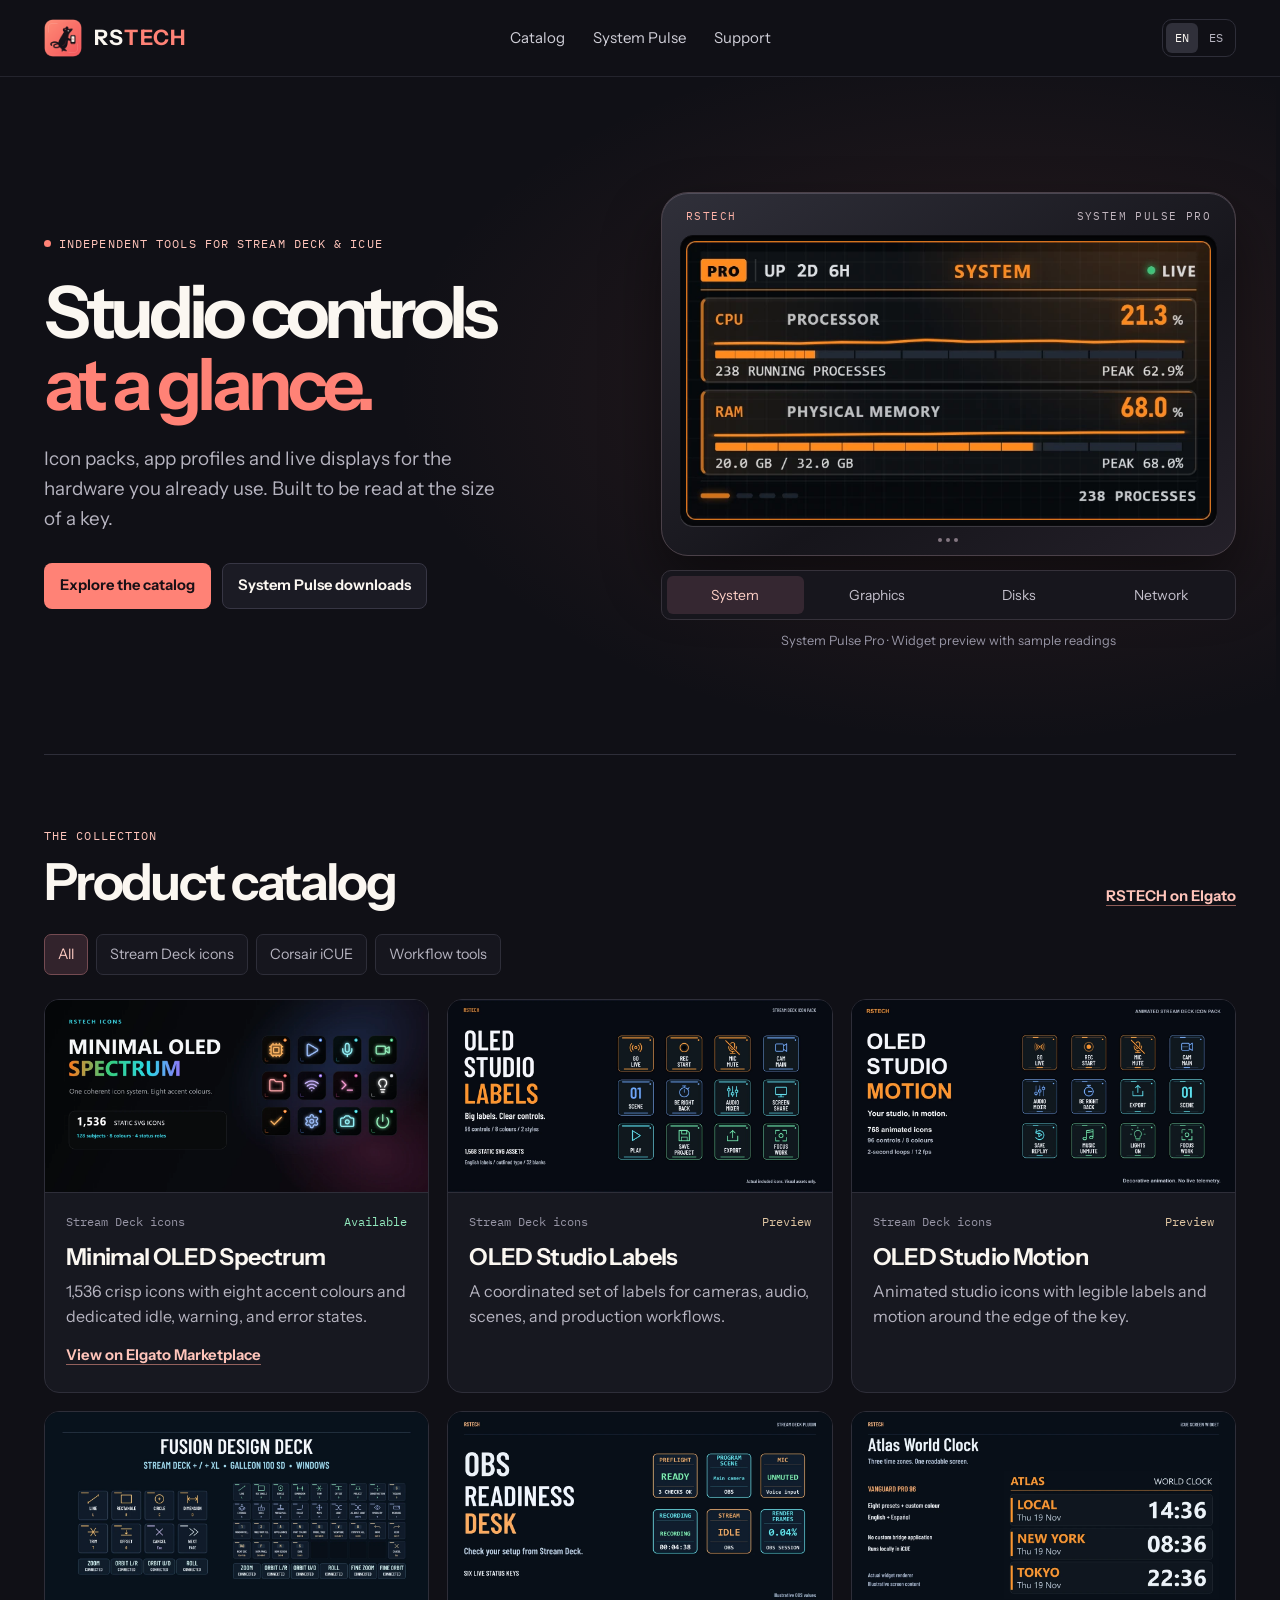
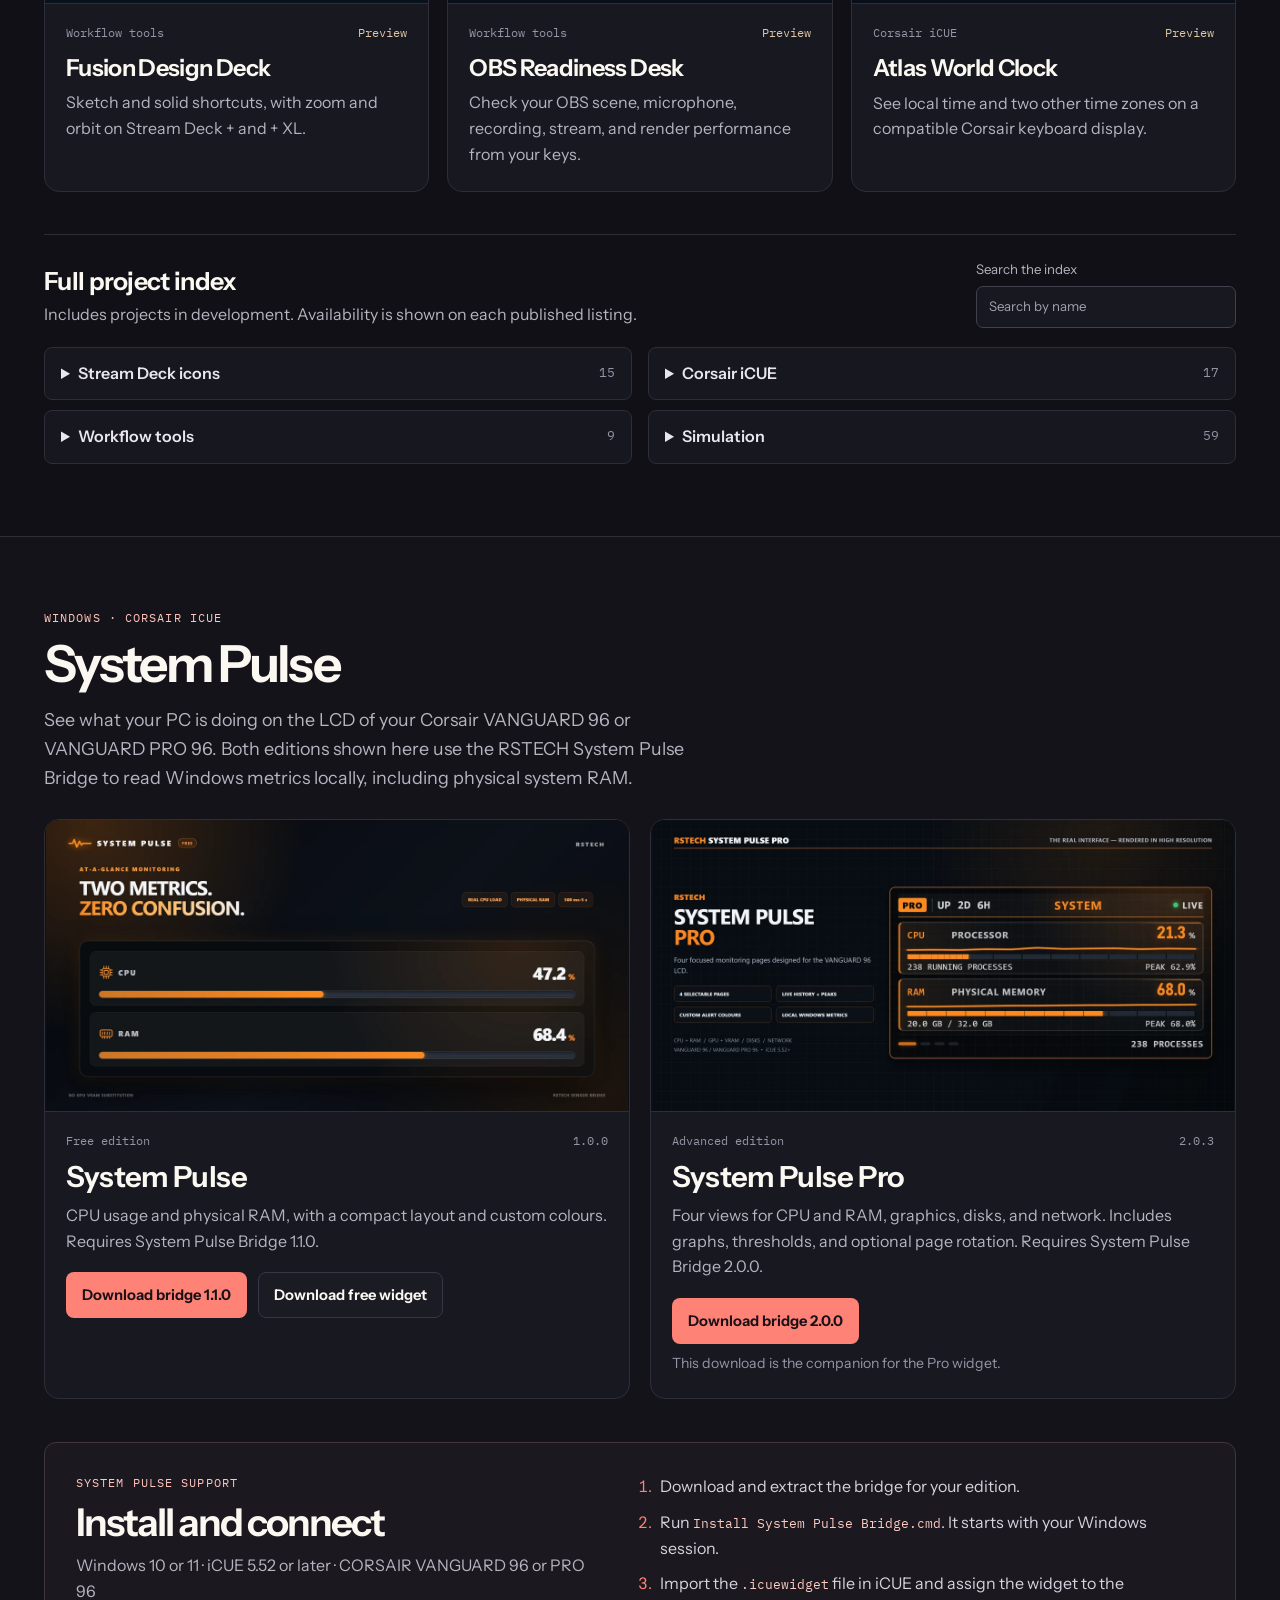
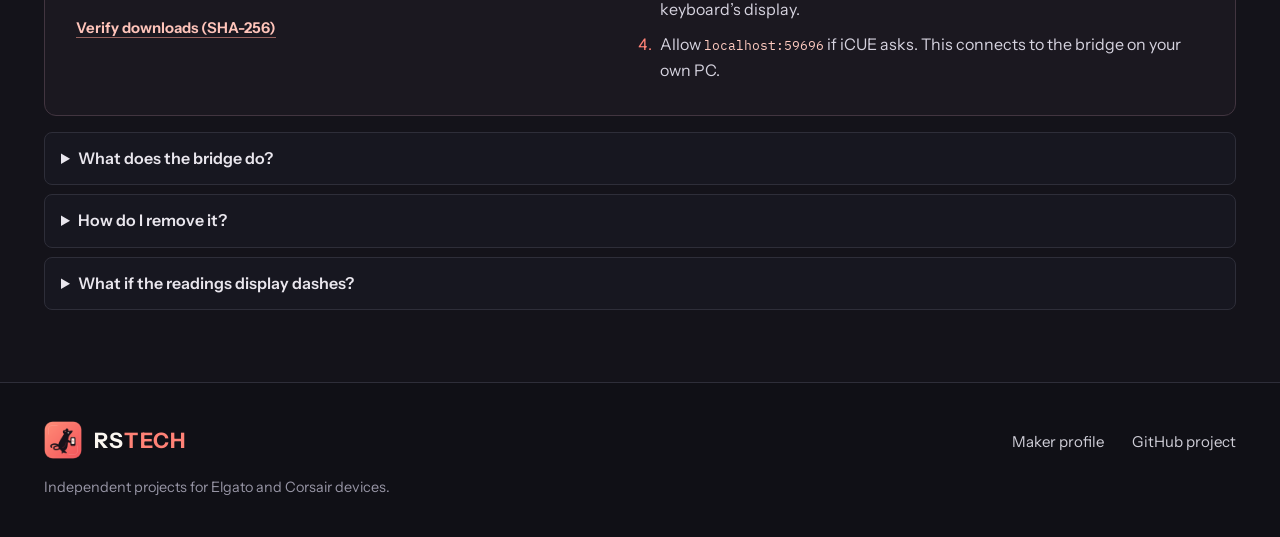
==== index.html @ 5f1f28dd "Publish the RSTECH project showcase and System Pulse downloads" ====
<!doctype html>
<html lang="en">
<head>
<meta charset="utf-8">
<meta name="viewport" content="width=device-width, initial-scale=1">
<meta name="description" content="Explore RSTECH projects for Elgato Stream Deck and Corsair iCUE, including System Pulse setup guides and bridge downloads.">
<meta name="color-scheme" content="dark">
<title>RSTECH · Stream Deck & iCUE projects</title>
<link rel="icon" href="rstech-mark.png" type="image/png">
<link rel="alternate" hreflang="es" href="es.html">
<link rel="stylesheet" href="styles.css">
<script src="site.js" defer></script>
</head>
<body>
<a class="skip" href="#main">Skip to content</a>
<header class="header"><div class="shell masthead">
  <a class="brand" href="#top" aria-label="RSTECH"><img src="rstech-mark.png" width="38" height="38" alt=""><span>RS<em>TECH</em></span></a>
  <nav aria-label="Main navigation">
    <a href="#catalog">Catalog</a><a href="#pulse">System Pulse</a><a href="#support">Support</a>
  </nav>
  <div class="language" aria-label="Language">
    <a href="index.html" lang="en" hreflang="en" aria-current="page">EN</a>
    <a href="es.html" lang="es" hreflang="es" >ES</a>
  </div>
</div></header>
<main id="main">
  <section class="shell hero" id="top">
    <div class="hero-copy">
      <p class="eyebrow"><span></span> Independent tools for Stream Deck & iCUE</p>
      <h1>Studio controls<br><em>at a glance.</em></h1>
      <p class="lead">Icon packs, app profiles and live displays for the hardware you already use. Built to be read at the size of a key.</p>
      <div class="actions"><a class="btn primary" href="#catalog">Explore the catalog</a><a class="btn secondary" href="#pulse">System Pulse downloads</a></div>
    </div>
    <figure class="hero-display">
      <div class="hardware">
        <div class="device-top"><span>RSTECH</span><span>SYSTEM PULSE PRO</span></div>
        <div class="viewport"><img id="preview-screen" src="pulse-system.webp" width="754" height="400" alt="System Pulse Pro preview. System view."></div>
        <div class="hardware-bottom"><span></span><span></span><span></span></div>
      </div>
      <div class="view-select" role="group" aria-label="System Pulse Pro preview pages"><button type="button" aria-pressed="true" aria-controls="preview-screen" data-view="pulse-system.webp" data-label="System">System</button><button type="button" aria-pressed="false" aria-controls="preview-screen" data-view="pulse-graphics.webp" data-label="Graphics">Graphics</button><button type="button" aria-pressed="false" aria-controls="preview-screen" data-view="pulse-disks.webp" data-label="Disks">Disks</button><button type="button" aria-pressed="false" aria-controls="preview-screen" data-view="pulse-network.webp" data-label="Network">Network</button></div>
      <figcaption>System Pulse Pro · Widget preview with sample readings</figcaption>
    </figure>
  </section>
  <section class="catalog section shell" id="catalog">
    <div class="section-title"><div><p class="eyebrow">The collection</p><h2>Product catalog</h2></div><a class="text-link" href="https://marketplace.elgato.com/@rstech">RSTECH on Elgato</a></div>
    <div class="filter" role="group" aria-label="Filter products">
      <button type="button" data-filter="all" aria-pressed="true">All</button>
      <button type="button" data-filter="deck" aria-pressed="false">Stream Deck icons</button>
      <button type="button" data-filter="icue" aria-pressed="false">Corsair iCUE</button>
      <button type="button" data-filter="tools" aria-pressed="false">Workflow tools</button>
    </div>
    <div class="products"><article class="product" data-category="deck" data-title="Minimal OLED Spectrum"><div class="product-media"><img src="spectrum.webp" width="1280" height="640" alt="" loading="lazy"></div><div class="product-description"><div class="meta"><span>Stream Deck icons</span><span class="status live">Available</span></div><h3>Minimal OLED Spectrum</h3><p>1,536 crisp icons with eight accent colours and dedicated idle, warning, and error states.</p><a class="text-link" href="https://marketplace.elgato.com/product/minimal-oled-spectrum-3aed9b96-6ae8-4fd7-800d-3107da195e8c">View on Elgato Marketplace</a></div></article>
<article class="product" data-category="deck" data-title="OLED Studio Labels"><div class="product-media"><img src="labels.webp" width="1280" height="640" alt="" loading="lazy"></div><div class="product-description"><div class="meta"><span>Stream Deck icons</span><span class="status preview">Preview</span></div><h3>OLED Studio Labels</h3><p>A coordinated set of labels for cameras, audio, scenes, and production workflows.</p></div></article>
<article class="product" data-category="deck" data-title="OLED Studio Motion"><div class="product-media"><img src="motion.webp" width="1280" height="640" alt="" loading="lazy"></div><div class="product-description"><div class="meta"><span>Stream Deck icons</span><span class="status preview">Preview</span></div><h3>OLED Studio Motion</h3><p>Animated studio icons with legible labels and motion around the edge of the key.</p></div></article>
<article class="product" data-category="tools" data-title="Fusion Design Deck"><div class="product-media"><img src="fusion.webp" width="1280" height="640" alt="" loading="lazy"></div><div class="product-description"><div class="meta"><span>Workflow tools</span><span class="status preview">Preview</span></div><h3>Fusion Design Deck</h3><p>Sketch and solid shortcuts, with zoom and orbit on Stream Deck + and + XL.</p></div></article>
<article class="product" data-category="tools" data-title="OBS Readiness Desk"><div class="product-media"><img src="obs.webp" width="1280" height="640" alt="" loading="lazy"></div><div class="product-description"><div class="meta"><span>Workflow tools</span><span class="status preview">Preview</span></div><h3>OBS Readiness Desk</h3><p>Check your OBS scene, microphone, recording, stream, and render performance from your keys.</p></div></article>
<article class="product" data-category="icue" data-title="Atlas World Clock"><div class="product-media"><img src="vanguard.webp" width="1280" height="640" alt="" loading="lazy"></div><div class="product-description"><div class="meta"><span>Corsair iCUE</span><span class="status preview">Preview</span></div><h3>Atlas World Clock</h3><p>See local time and two other time zones on a compatible Corsair keyboard display.</p></div></article></div>
    <section class="index" aria-labelledby="index-title">
      <div class="section-title"><div><h3 id="index-title">Full project index</h3><p>Includes projects in development. Availability is shown on each published listing.</p></div>
      <label class="search"><span>Search the index</span><input type="search" id="search-index" placeholder="Search by name"></label></div>
      <p id="no-projects" role="status" hidden>No projects match that name.</p>
      <div class="index-grid"><details class="index-group" data-group="deck"><summary><span>Stream Deck icons</span><span class="index-count">15</span></summary><ul><li data-title="Minimal OLED Spectrum"><a href="https://marketplace.elgato.com/product/minimal-oled-spectrum-3aed9b96-6ae8-4fd7-800d-3107da195e8c">Minimal OLED Spectrum</a></li><li data-title="OLED Audio Motion">OLED Audio Motion</li><li data-title="OLED CAD Motion">OLED CAD Motion</li><li data-title="OLED Code Desk">OLED Code Desk</li><li data-title="OLED Edit Motion">OLED Edit Motion</li><li data-title="OLED Flight Deck">OLED Flight Deck</li><li data-title="OLED Home Controls">OLED Home Controls</li><li data-title="OLED Photo Motion">OLED Photo Motion</li><li data-title="OLED Racing Signals Motion">OLED Racing Signals Motion</li><li data-title="OLED Resolve Edit Profiles">OLED Resolve Edit Profiles</li><li data-title="OLED Sim Racing">OLED Sim Racing</li><li data-title="OLED Status Pairs">OLED Status Pairs</li><li data-title="OLED Studio Labels">OLED Studio Labels</li><li data-title="OLED Studio Motion">OLED Studio Motion</li><li data-title="OLED Workday Motion">OLED Workday Motion</li></ul></details><details class="index-group" data-group="icue"><summary><span>Corsair iCUE</span><span class="index-count">17</span></summary><ul><li data-title="Atlas World Clock">Atlas World Clock</li><li data-title="CAD Units">CAD Units</li><li data-title="CAD Units Touch">CAD Units Touch</li><li data-title="Dayline Calendar">Dayline Calendar</li><li data-title="Event Horizon">Event Horizon</li><li data-title="Focus Cycle">Focus Cycle</li><li data-title="Frame Session">Frame Session</li><li data-title="Media Vista">Media Vista</li><li data-title="Network Pulse Screen">Network Pulse Screen</li><li data-title="Power Envelope">Power Envelope</li><li data-title="Retro Clock Studio">Retro Clock Studio</li><li data-title="Routine Board">Routine Board</li><li data-title="Sensor Grid">Sensor Grid</li><li data-title="Stage Timer">Stage Timer</li><li data-title="Stage Timer Touch">Stage Timer Touch</li><li data-title="System Pulse"><a href="#system-pulse">System Pulse</a></li><li data-title="System Pulse Pro"><a href="#system-pulse-pro">System Pulse Pro</a></li></ul></details><details class="index-group" data-group="tools"><summary><span>Workflow tools</span><span class="index-count">9</span></summary><ul><li data-title="Blender Parameter Rail">Blender Parameter Rail</li><li data-title="Cue Rail Pro">Cue Rail Pro</li><li data-title="Folder Readout">Folder Readout</li><li data-title="Fusion Design Deck">Fusion Design Deck</li><li data-title="Inventor View Rail">Inventor View Rail</li><li data-title="Network Pulse">Network Pulse</li><li data-title="OBS Readiness Desk">OBS Readiness Desk</li><li data-title="Render Sentinel">Render Sentinel</li><li data-title="Template Stamp">Template Stamp</li></ul></details><details class="index-group" data-group="sim"><summary><span>Simulation</span><span class="index-count">59</span></summary><ul><li data-title="Apache KU CPG Panels">Apache KU CPG Panels</li><li data-title="Apache KU Link">Apache KU Link</li><li data-title="Apache KU Pilot Panels">Apache KU Pilot Panels</li><li data-title="Black Shark ABRIS Panels">Black Shark ABRIS Panels</li><li data-title="Black Shark Cockpit Link">Black Shark Cockpit Link</li><li data-title="Black Shark PVI Panels">Black Shark PVI Panels</li><li data-title="F1 Cockpit Link">F1 Cockpit Link</li><li data-title="F1 Pilot Panels">F1 Pilot Panels</li><li data-title="F1 Trainer Panels">F1 Trainer Panels</li><li data-title="Fishbed Cockpit Link">Fishbed Cockpit Link</li><li data-title="Fishbed Nav Console">Fishbed Nav Console</li><li data-title="Fulcrum Cockpit Link">Fulcrum Cockpit Link</li><li data-title="Fulcrum Nav Console">Fulcrum Nav Console</li><li data-title="Gazelle Cockpit Link">Gazelle Cockpit Link</li><li data-title="Gazelle NADIR Console">Gazelle NADIR Console</li><li data-title="Harrier Cockpit Link">Harrier Cockpit Link</li><li data-title="Harrier ODU Panels">Harrier ODU Panels</li><li data-title="Harrier UFC Panels">Harrier UFC Panels</li><li data-title="Herc Aug Crew CNI">Herc Aug Crew CNI</li><li data-title="Herc Cockpit Link">Herc Cockpit Link</li><li data-title="Herc Copilot CNI">Herc Copilot CNI</li><li data-title="Herc Pilot CNI">Herc Pilot CNI</li><li data-title="Hind Cockpit Link">Hind Cockpit Link</li><li data-title="Hind Operator Panels">Hind Operator Panels</li><li data-title="Hind Pilot Panels">Hind Pilot Panels</li><li data-title="Hip Cockpit Link">Hip Cockpit Link</li><li data-title="Hip Navigation Panels">Hip Navigation Panels</li><li data-title="Hip Radio Panels">Hip Radio Panels</li><li data-title="Hook Cockpit Link">Hook Cockpit Link</li><li data-title="Hook Copilot CDU">Hook Copilot CDU</li><li data-title="Hook Pilot CDU">Hook Pilot CDU</li><li data-title="Hornet Cockpit Link">Hornet Cockpit Link</li><li data-title="Huey Cockpit Link">Huey Cockpit Link</li><li data-title="Huey Navigation Panels">Huey Navigation Panels</li><li data-title="Huey Radio Panels">Huey Radio Panels</li><li data-title="Kiowa Cockpit Link">Kiowa Cockpit Link</li><li data-title="Kiowa Copilot MFK">Kiowa Copilot MFK</li><li data-title="Kiowa Pilot MFK">Kiowa Pilot MFK</li><li data-title="OLED Hornet Controls">OLED Hornet Controls</li><li data-title="OLED Hornet Motion">OLED Hornet Motion</li><li data-title="OLED Viper Controls">OLED Viper Controls</li><li data-title="OLED Viper Motion">OLED Viper Motion</li><li data-title="Phantom Cockpit Link">Phantom Cockpit Link</li><li data-title="Phantom Pilot Panels">Phantom Pilot Panels</li><li data-title="Phantom WSO Panels">Phantom WSO Panels</li><li data-title="Thunder Cockpit Link">Thunder Cockpit Link</li><li data-title="Thunder Radio Panels">Thunder Radio Panels</li><li data-title="Thunder UFCP Panels">Thunder UFCP Panels</li><li data-title="Tiger Cockpit Link">Tiger Cockpit Link</li><li data-title="Tiger Radio Console">Tiger Radio Console</li><li data-title="Tomcat Cockpit Link">Tomcat Cockpit Link</li><li data-title="Tomcat Pilot Panels">Tomcat Pilot Panels</li><li data-title="Tomcat RIO Panels">Tomcat RIO Panels</li><li data-title="Viggen CK37 Console">Viggen CK37 Console</li><li data-title="Viggen Cockpit Link">Viggen Cockpit Link</li><li data-title="Viper Cockpit Link">Viper Cockpit Link</li><li data-title="Warthog CDU Panels">Warthog CDU Panels</li><li data-title="Warthog Cockpit Link">Warthog Cockpit Link</li><li data-title="Warthog UFC Panels">Warthog UFC Panels</li></ul></details></div>
    </section>
  </section>
  <section class="section pulse-section" id="pulse"><div class="shell">
    <div class="section-title"><div><p class="eyebrow">Windows · Corsair iCUE</p><h2>System Pulse</h2><p class="section-lead">See what your PC is doing on the LCD of your Corsair VANGUARD 96 or VANGUARD PRO 96. Both editions shown here use the RSTECH System Pulse Bridge to read Windows metrics locally, including physical system RAM.</p></div></div>
    <div class="pulse-grid">
      <article class="pulse-card" id="system-pulse"><img src="pulse-free.webp" width="1280" height="640" alt="" loading="lazy"><div class="pulse-copy"><div class="meta"><span>Free edition</span><span>1.0.0</span></div><h3>System Pulse</h3><p>CPU usage and physical RAM, with a compact layout and custom colours. Requires System Pulse Bridge 1.1.0.</p><div class="actions"><a class="btn primary" href="RSTECH-System-Pulse-Bridge-1.1.0.zip" download>Download bridge 1.1.0</a><a class="btn secondary" href="System-Pulse-1.0.0.icuewidget" download>Download free widget</a></div></div></article>
      <article class="pulse-card" id="system-pulse-pro"><img src="pulse-pro.webp" width="1280" height="640" alt="" loading="lazy"><div class="pulse-copy"><div class="meta"><span>Advanced edition</span><span>2.0.3</span></div><h3>System Pulse Pro</h3><p>Four views for CPU and RAM, graphics, disks, and network. Includes graphs, thresholds, and optional page rotation. Requires System Pulse Bridge 2.0.0.</p><div class="actions"><a class="btn primary" href="RSTECH-System-Pulse-Bridge-2.0.0.zip" download>Download bridge 2.0.0</a></div><p class="download-note">This download is the companion for the Pro widget.</p></div></article>
    </div>
    <div class="setup" id="support">
      <div><p class="eyebrow">System Pulse support</p><h2>Install and connect</h2><p>Windows 10 or 11 · iCUE 5.52 or later · CORSAIR VANGUARD 96 or PRO 96</p><a class="text-link" href="SHA256SUMS.txt">Verify downloads (SHA-256)</a></div>
      <ol><li>Download and extract the bridge for your edition.</li><li>Run <code>Install System Pulse Bridge.cmd</code>. It starts with your Windows session.</li><li>Import the <code>.icuewidget</code> file in iCUE and assign the widget to the keyboard’s display.</li><li>Allow <code>localhost:59696</code> if iCUE asks. This connects to the bridge on your own PC.</li></ol>
    </div>
    <div class="faq">
      <details><summary>What does the bridge do?</summary><p>It reads aggregate Windows performance figures and sends them to the widget on the same PC. It uses a local, read-only address. It does not send metrics over the internet.</p></details>
      <details><summary>How do I remove it?</summary><p>Run <code>Uninstall System Pulse Bridge.cmd</code> from the extracted download, then remove the widget from iCUE.</p></details>
      <details><summary>What if the readings display dashes?</summary><p>Check that the bridge for your edition is running, then check local access in iCUE. Some Pro metrics depend on the Windows hardware driver.</p></details>
    </div>
  </div></section>
</main>
<footer class="shell footer"><div><a class="brand" href="#top" aria-label="RSTECH"><img src="rstech-mark.png" width="38" height="38" alt=""><span>RS<em>TECH</em></span></a><p>Independent projects for Elgato and Corsair devices.</p></div><nav aria-label="Support and links"><a href="https://marketplace.elgato.com/@rstech">Maker profile</a><a href="https://github.com/AlbertRaty/rstech">GitHub project</a></nav></footer>
</body></html>
---- styles.css ----
@font-face{font-family:Instrument;src:url("instrument-sans.woff2") format("woff2");font-weight:400 700;font-display:swap}
@font-face{font-family:Plex;src:url("plex-mono.woff2") format("woff2");font-display:swap}
:root{color-scheme:dark;--background:#101016;--surface:#171820;--surface-deep:#131319;--edge:#2e2e39;--ink:#fbf7f1;--muted:#b6b4c0;--dim:#9795a5;--accent:#ff8276;--accent-soft:#ffc4ba;--mint:#91e9bd;--shell:1220px}
*,*::before,*::after{box-sizing:border-box}
html{scroll-behavior:smooth}
body{margin:0;background:var(--background);color:var(--ink);font:400 1rem/1.6 Instrument,Arial,sans-serif;-webkit-font-smoothing:antialiased}
a{color:inherit;text-decoration:none}button,input{font:inherit}button{cursor:pointer}img{display:block;max-width:100%;height:auto}h1,h2,h3,p,figure{margin:0}
[hidden]{display:none!important}
:focus-visible{outline:2px solid #ffae9f;outline-offset:4px}
.shell{width:min(var(--shell),calc(100% - 88px));margin-inline:auto}
.skip{position:fixed;z-index:10;top:12px;left:12px;transform:translateY(-140%);background:var(--ink);color:#131218;padding:10px 14px;border-radius:7px}
.skip:focus{transform:none}
.header{background:#101016;border-bottom:1px solid #24242d}
.masthead{display:grid;grid-template-columns:1fr auto 1fr;gap:28px;align-items:center;min-height:76px}
.brand{display:inline-flex;align-items:center;gap:12px;justify-self:start;font-weight:700;font-size:1.33rem;letter-spacing:.055em;line-height:1}
.brand img{border-radius:9px}.brand em{color:var(--accent);font-style:normal}
.masthead nav,.footer nav{display:flex;flex-wrap:wrap;gap:28px;font-size:.94rem}
.masthead nav a,.footer nav a{color:#cfced7}
.masthead nav a:hover,.footer nav a:hover{color:var(--accent-soft)}
.language{justify-self:end;display:flex;padding:3px;gap:2px;border:1px solid var(--edge);border-radius:10px;font:400 .76rem/1 Plex,monospace}
.language a{padding:9px;color:var(--muted);border-radius:6px}.language a[aria-current]{background:#30303a;color:var(--ink)}
.hero{position:relative;isolation:isolate;display:grid;grid-template-columns:1fr minmax(0,1.04fr);gap:clamp(32px,5vw,74px);align-items:center;padding-block:clamp(80px,9vw,138px) clamp(65px,8vw,113px)}
.hero::before{content:"";position:absolute;z-index:-1;pointer-events:none;inset:0 -40px -20px 25%;background:radial-gradient(ellipse at 70% 45%,#b85e5029,transparent 65%)}
.eyebrow{display:flex;align-items:center;gap:8px;font:400 .76rem/1.5 Plex,monospace;text-transform:uppercase;letter-spacing:.09em;color:var(--accent-soft)}
.eyebrow span{width:7px;height:7px;border-radius:50%;background:var(--accent)}
.hero h1{font-size:clamp(3.25rem,5.65vw,5.65rem);line-height:.99;letter-spacing:-.068em;font-weight:650;margin:24px 0 24px}
html[lang=es] .hero h1{font-size:clamp(2.95rem,4.72vw,5.15rem)}
.hero h1 em{color:var(--accent);font-style:normal}
.lead{font-size:clamp(1.05rem,1.47vw,1.24rem);max-width:465px;color:var(--muted)}
.actions{display:flex;flex-wrap:wrap;gap:11px;margin-top:28px}
.btn{display:inline-flex;align-items:center;justify-content:center;gap:8px;min-height:46px;padding:9px 15px;border:1px solid transparent;border-radius:8px;font-size:.92rem;line-height:1.28;font-weight:650;text-align:center}
.primary{background:var(--accent);color:#181016}.primary:hover{background:#ff9e93}
.secondary{background:#1b1b24;border-color:#373644;color:var(--ink)}.secondary:hover{border-color:#8c7476}
.hero-display{min-width:0}
.hardware{border:1px solid #4b4149;border-radius:27px;background:linear-gradient(148deg,#30303a,#16151b 60%,#242029);padding:16px 18px 8px;box-shadow:0 28px 58px #0007,inset 0 1px #77717e77}
.device-top{font:400 .67rem/1.4 Plex,monospace;letter-spacing:.13em;color:#c2b6bf;display:flex;justify-content:space-between;gap:10px;margin:0 6px 11px}
.device-top span:first-child{color:#ffb3a8}
.viewport{padding:5px;background:#090a0d;border:1px solid #0b0b0e;border-radius:13px;box-shadow:0 1px 0 #ffffff24,inset 0 2px 8px #000}
.viewport img{border-radius:8px;width:100%;aspect-ratio:754/400;object-fit:contain;background:#0b0d12}
.hardware-bottom{display:flex;justify-content:center;gap:4px;margin:12px 0 5px}
.hardware-bottom span{width:4px;height:4px;border-radius:50%;background:#837781}
.view-select{display:grid;grid-template-columns:repeat(4,1fr);gap:5px;border:1px solid #36323b;background:#17161d;padding:5px;border-radius:10px;margin-top:14px}
.view-select button{min-height:38px;color:#c4c0cc;background:transparent;border:0;border-radius:6px;font-size:.87rem}
.view-select button:hover,.view-select button[aria-pressed=true]{background:#352731;color:#ffd1c7}
figcaption{color:var(--dim);font-size:.8rem;text-align:center;margin-top:11px}
.section{scroll-margin-top:24px;padding-block:72px}
.catalog{border-top:1px solid var(--edge)}
.section-title{display:flex;justify-content:space-between;align-items:end;gap:24px}
h2{font-size:clamp(2.4rem,4vw,3.6rem);font-weight:650;line-height:1.06;letter-spacing:-.052em;margin-top:10px}
h3{letter-spacing:-.028em;line-height:1.2;font-weight:650}
.text-link{display:inline-flex;align-items:center;gap:8px;color:var(--accent-soft);font-weight:650;font-size:.93rem;text-decoration:underline;text-underline-offset:4px;text-decoration-color:#ffa19388}
.text-link:hover{text-decoration-color:var(--accent-soft)}
.filter{display:flex;flex-wrap:wrap;gap:8px;margin:25px 0 24px}
.filter button{border:1px solid var(--edge);border-radius:7px;background:#16161e;padding:8px 13px;color:var(--muted);font-size:.9rem}
.filter button[aria-pressed=true]{background:#32232c;border-color:#754b52;color:#ffccc4}
.products{display:grid;grid-template-columns:repeat(3,minmax(0,1fr));gap:18px}
.product,.pulse-card{border:1px solid var(--edge);border-radius:15px;overflow:hidden;background:var(--surface)}
.product-media{border-bottom:1px solid var(--edge);background:#12131b}
.product-media img,.pulse-card>img{width:100%;aspect-ratio:2;object-fit:contain;background:#0d1017}
.product-description,.pulse-copy{padding:20px 21px 24px}
.meta{display:flex;justify-content:space-between;align-items:center;gap:8px;color:var(--dim);font:400 .75rem/1.5 Plex,monospace}
.status{white-space:nowrap}.status.live{color:var(--mint)}.status.preview{color:#dfc5a2}
.product h3{font-size:1.46rem;margin-top:12px}
.product p,.pulse-card p{color:var(--muted);margin-top:8px}
.product .text-link{margin-top:14px}
.index{margin-top:42px;border-top:1px solid var(--edge);padding-top:24px}
.index h3{font-size:1.56rem}.index p{margin-top:5px;color:var(--muted)}
.search{display:grid;font-size:.83rem;gap:5px;color:var(--muted);width:min(100%,260px)}
.search input{color:var(--ink);background:#171820;min-height:42px;border-radius:7px;border:1px solid #41404d;padding:8px 12px;width:100%}
.search input::placeholder{color:#a4a1ae}
.index-grid{display:grid;grid-template-columns:repeat(2,minmax(0,1fr));gap:10px 16px;margin-top:19px;align-items:start}
details{border:1px solid var(--edge);border-radius:8px;background:#171720}
summary{padding:13px 16px;cursor:pointer;color:#e9e6ed;font-weight:600}
summary:hover{color:var(--accent-soft)}
.index-count{float:right;color:var(--dim);font:400 .8rem/1.9 Plex,monospace}
.index ul{margin:0;padding:0 15px 13px 37px;color:var(--muted)}
.index li{margin-block:3px}
.index li a{text-decoration:underline;color:var(--accent-soft)}
.pulse-section{background:#14131a;border-block:1px solid var(--edge)}
.section-lead{max-width:690px;color:var(--muted);font-size:1.12rem;margin:15px 0 27px}
.pulse-grid{display:grid;grid-template-columns:repeat(2,minmax(0,1fr));gap:20px}
.pulse-card>img{border-bottom:1px solid var(--edge)}
.pulse-card h3{font-size:1.82rem;margin-top:10px}
.pulse-card .actions{margin-top:18px}
.pulse-card .download-note{color:var(--dim);font-size:.88rem}
.setup{display:grid;grid-template-columns:1fr 1.1fr;gap:32px;margin-top:43px;padding:31px;border:1px solid #423540;background:#1b1820;border-radius:12px;scroll-margin-top:24px}
.setup h2{font-size:clamp(1.9rem,3vw,2.65rem)}
.setup p:not(.eyebrow){color:var(--muted);margin:10px 0}
.setup ol{padding-left:25px;margin:0;color:#d6d3df}
.setup li{padding-left:5px;margin-bottom:10px}
.setup li:last-child{margin-bottom:0}
.setup li::marker{color:var(--accent)}
code{font-family:Plex,monospace;font-size:.8em;color:#ffcbc0;overflow-wrap:anywhere}
.faq{display:grid;gap:9px;margin-top:16px}
.faq p{color:var(--muted);padding:0 16px 16px}
.footer{display:flex;justify-content:space-between;align-items:start;gap:20px;padding-block:38px}
.footer p{color:var(--dim);margin-top:9px;font-size:.9rem}.footer nav{padding-top:9px}
@media(max-width:1060px){.shell{width:calc(100% - 60px)}.hero{gap:34px}.hero h1{font-size:clamp(3rem,6.2vw,4.15rem)}.product-description,.pulse-copy{padding-inline:16px}.hero::before{right:0}}
@media(max-width:800px){.shell{width:calc(100% - 40px)}.hero{grid-template-columns:1fr;padding-block:65px;max-width:640px;gap:37px}.hero h1{font-size:clamp(3.1rem,9vw,5rem)}html[lang=es] .hero h1{font-size:clamp(2.75rem,8vw,4.5rem)}.masthead{gap:16px}.masthead nav{gap:15px}.products{grid-template-columns:repeat(2,minmax(0,1fr))}.section{padding-block:54px}.setup{grid-template-columns:1fr;gap:16px}}
@media(max-width:540px){.shell{width:calc(100% - 30px)}.masthead{grid-template-columns:1fr 1fr;gap:0 12px;padding-block:13px}.masthead nav{grid-row:2;grid-column:1/-1;justify-content:center;padding-top:14px;gap:19px}.masthead nav a{font-size:.9rem}.hero{padding-block:53px}.hero h1{letter-spacing:-.06em}.hero .actions{display:grid;grid-template-columns:1fr 1fr}.hardware{border-radius:18px;padding:12px 11px 5px}.device-top{font-size:.59rem}.view-select button{font-size:.79rem}.products,.pulse-grid,.index-grid{grid-template-columns:1fr}.section-title{align-items:start;flex-direction:column;gap:12px}.search{width:100%}.setup{padding:21px}.footer{flex-direction:column}}
@media(prefers-reduced-motion:reduce){html{scroll-behavior:auto}}
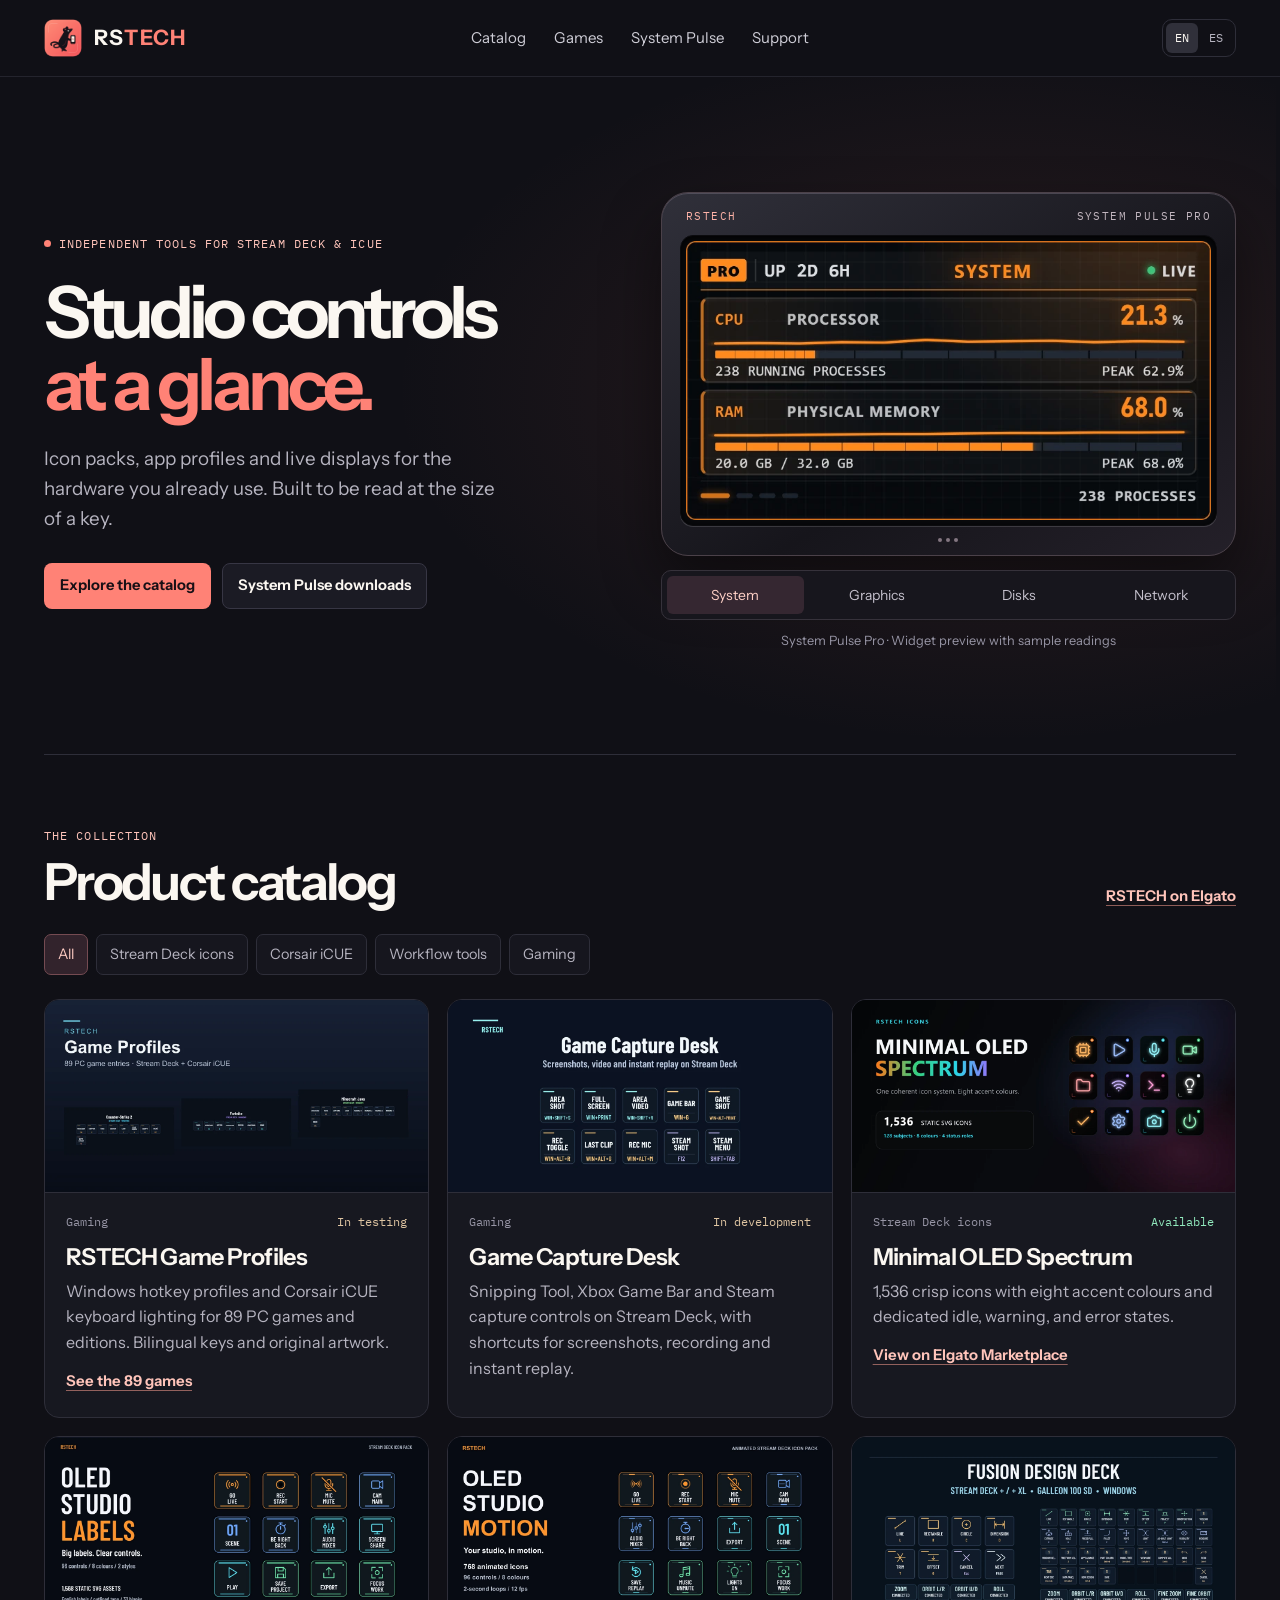
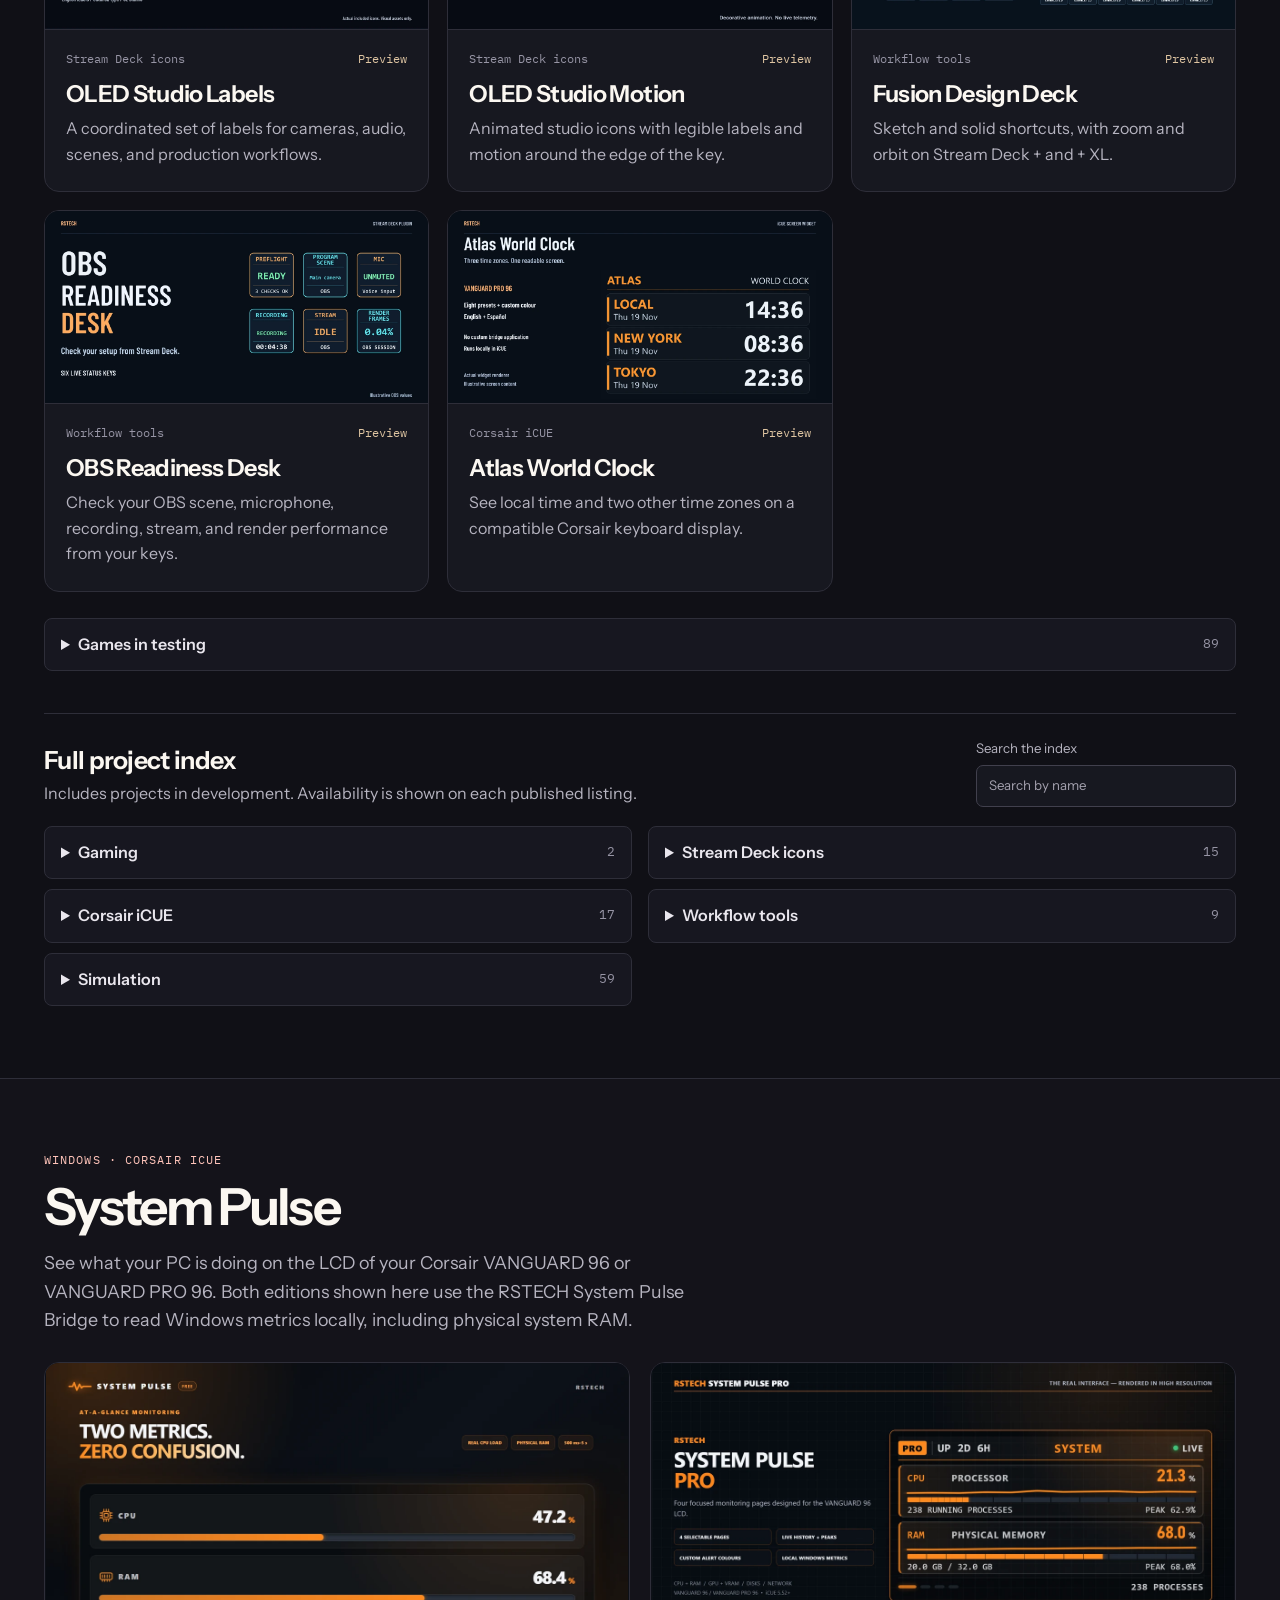
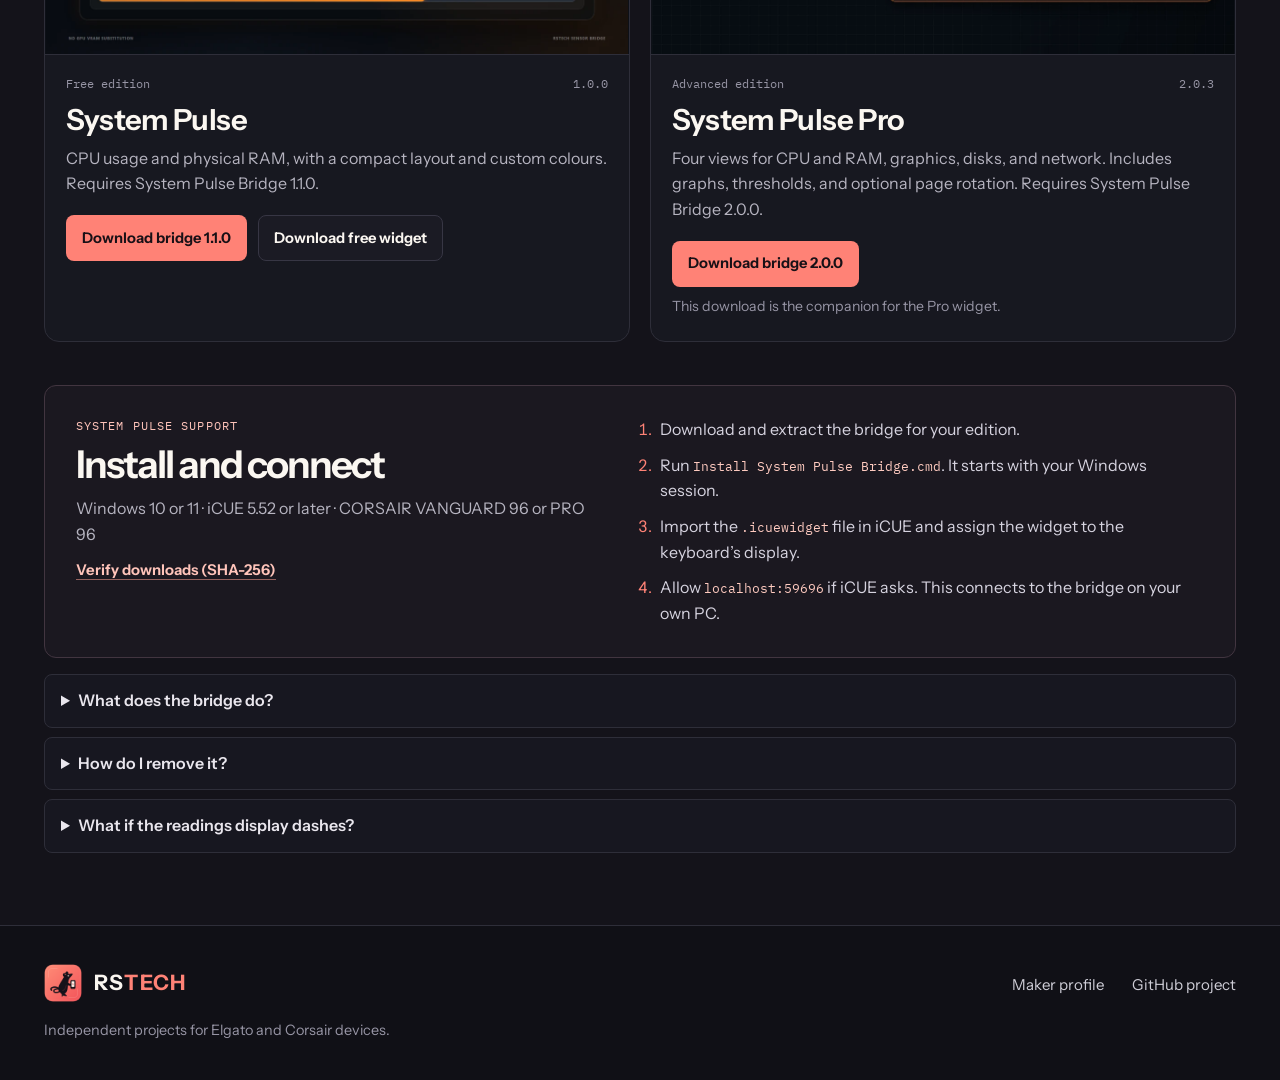
==== commit a9383a97: "Add gaming previews to the RSTECH catalog" ====
--- a/index.html
+++ b/index.html
@@ -16,7 +16,7 @@
 <header class="header"><div class="shell masthead">
   <a class="brand" href="#top" aria-label="RSTECH"><img src="rstech-mark.png" width="38" height="38" alt=""><span>RS<em>TECH</em></span></a>
   <nav aria-label="Main navigation">
-    <a href="#catalog">Catalog</a><a href="#pulse">System Pulse</a><a href="#support">Support</a>
+    <a href="#catalog">Catalog</a><a href="#game-profiles">Games</a><a href="#pulse">System Pulse</a><a href="#support">Support</a>
   </nav>
   <div class="language" aria-label="Language">
     <a href="index.html" lang="en" hreflang="en" aria-current="page">EN</a>
@@ -48,18 +48,22 @@
       <button type="button" data-filter="deck" aria-pressed="false">Stream Deck icons</button>
       <button type="button" data-filter="icue" aria-pressed="false">Corsair iCUE</button>
       <button type="button" data-filter="tools" aria-pressed="false">Workflow tools</button>
+      <button type="button" data-filter="gaming" aria-pressed="false">Gaming</button>
     </div>
-    <div class="products"><article class="product" data-category="deck" data-title="Minimal OLED Spectrum"><div class="product-media"><img src="spectrum.webp" width="1280" height="640" alt="" loading="lazy"></div><div class="product-description"><div class="meta"><span>Stream Deck icons</span><span class="status live">Available</span></div><h3>Minimal OLED Spectrum</h3><p>1,536 crisp icons with eight accent colours and dedicated idle, warning, and error states.</p><a class="text-link" href="https://marketplace.elgato.com/product/minimal-oled-spectrum-3aed9b96-6ae8-4fd7-800d-3107da195e8c">View on Elgato Marketplace</a></div></article>
+    <div class="products"><article class="product" data-category="gaming" data-title="RSTECH Game Profiles"><div class="product-media"><img src="game-profiles.webp" width="1280" height="640" alt="" loading="lazy"></div><div class="product-description"><div class="meta"><span>Gaming</span><span class="status preview">In testing</span></div><h3>RSTECH Game Profiles</h3><p>Windows hotkey profiles and Corsair iCUE keyboard lighting for 89 PC games and editions. Bilingual keys and original artwork.</p><a class="text-link" href="#game-profiles">See the 89 games</a></div></article>
+<article class="product" data-category="gaming" data-title="Game Capture Desk"><div class="product-media"><img src="game-capture-desk.webp" width="1280" height="640" alt="" loading="lazy"></div><div class="product-description"><div class="meta"><span>Gaming</span><span class="status preview">In development</span></div><h3>Game Capture Desk</h3><p>Snipping Tool, Xbox Game Bar and Steam capture controls on Stream Deck, with shortcuts for screenshots, recording and instant replay.</p></div></article>
+<article class="product" data-category="deck" data-title="Minimal OLED Spectrum"><div class="product-media"><img src="spectrum.webp" width="1280" height="640" alt="" loading="lazy"></div><div class="product-description"><div class="meta"><span>Stream Deck icons</span><span class="status live">Available</span></div><h3>Minimal OLED Spectrum</h3><p>1,536 crisp icons with eight accent colours and dedicated idle, warning, and error states.</p><a class="text-link" href="https://marketplace.elgato.com/product/minimal-oled-spectrum-3aed9b96-6ae8-4fd7-800d-3107da195e8c">View on Elgato Marketplace</a></div></article>
 <article class="product" data-category="deck" data-title="OLED Studio Labels"><div class="product-media"><img src="labels.webp" width="1280" height="640" alt="" loading="lazy"></div><div class="product-description"><div class="meta"><span>Stream Deck icons</span><span class="status preview">Preview</span></div><h3>OLED Studio Labels</h3><p>A coordinated set of labels for cameras, audio, scenes, and production workflows.</p></div></article>
 <article class="product" data-category="deck" data-title="OLED Studio Motion"><div class="product-media"><img src="motion.webp" width="1280" height="640" alt="" loading="lazy"></div><div class="product-description"><div class="meta"><span>Stream Deck icons</span><span class="status preview">Preview</span></div><h3>OLED Studio Motion</h3><p>Animated studio icons with legible labels and motion around the edge of the key.</p></div></article>
 <article class="product" data-category="tools" data-title="Fusion Design Deck"><div class="product-media"><img src="fusion.webp" width="1280" height="640" alt="" loading="lazy"></div><div class="product-description"><div class="meta"><span>Workflow tools</span><span class="status preview">Preview</span></div><h3>Fusion Design Deck</h3><p>Sketch and solid shortcuts, with zoom and orbit on Stream Deck + and + XL.</p></div></article>
 <article class="product" data-category="tools" data-title="OBS Readiness Desk"><div class="product-media"><img src="obs.webp" width="1280" height="640" alt="" loading="lazy"></div><div class="product-description"><div class="meta"><span>Workflow tools</span><span class="status preview">Preview</span></div><h3>OBS Readiness Desk</h3><p>Check your OBS scene, microphone, recording, stream, and render performance from your keys.</p></div></article>
 <article class="product" data-category="icue" data-title="Atlas World Clock"><div class="product-media"><img src="vanguard.webp" width="1280" height="640" alt="" loading="lazy"></div><div class="product-description"><div class="meta"><span>Corsair iCUE</span><span class="status preview">Preview</span></div><h3>Atlas World Clock</h3><p>See local time and two other time zones on a compatible Corsair keyboard display.</p></div></article></div>
+    <details class="index-group game-catalog" id="game-profiles"><summary><span>Games in testing</span><span class="index-count">89</span></summary><div class="game-catalog-copy"><p>Includes Stream Deck XL, MK.2, Mini, Neo, +, + XL and Corsair Galleon layouts. Each game has iCUE lighting, a Murals image and a key map.</p><p>We are testing game shortcuts and hardware compatibility. The collection is a draft and downloads are pending.</p><ul class="game-title-list"><li>7 Days to Die</li><li>Age of Empires II: Definitive Edition</li><li>AION 2</li><li>American Truck Simulator</li><li>Apex Legends</li><li>ARC Raiders</li><li>ARK: Survival Ascended</li><li>Baldur's Gate 3</li><li>Battlefield 6</li><li>BeamNG.drive</li><li>Call of Duty: Warzone</li><li>Counter-Strike 2</li><li>Crusader Kings III</li><li>Cyberpunk 2077</li><li>DayZ</li><li>Dead by Daylight</li><li>Deadlock</li><li>Delta Force</li><li>Destiny 2</li><li>Diablo IV</li><li>Don't Starve Together</li><li>Dota 2</li><li>EA SPORTS FC 26</li><li>EA SPORTS FC 27</li><li>eFootball</li><li>Elden Ring</li><li>Escape from Tarkov</li><li>Euro Truck Simulator 2</li><li>Factorio</li><li>Farming Simulator 25</li><li>Final Fantasy XIV</li><li>Football Manager 26</li><li>Football Manager 27</li><li>Fortnite</li><li>Forza Horizon 5</li><li>Forza Horizon 6</li><li>Garry's Mod</li><li>Genshin Impact</li><li>Geometry Dash</li><li>Grand Theft Auto V Enhanced</li><li>Grand Theft Auto V Legacy</li><li>Guild Wars 2</li><li>Hearts of Iron IV</li><li>Helldivers 2</li><li>Honkai: Star Rail</li><li>Hunt: Showdown 1896</li><li>Kingdom Come: Deliverance II</li><li>League of Legends</li><li>Left 4 Dead 2</li><li>Marvel Rivals</li><li>Microsoft Flight Simulator 2024</li><li>Minecraft Bedrock</li><li>Minecraft Java</li><li>Monster Hunter Wilds</li><li>NARAKA: BLADEPOINT</li><li>Old School RuneScape</li><li>Overwatch 2</li><li>Palworld</li><li>Path of Exile</li><li>Path of Exile 2</li><li>PEAK</li><li>Phantom Blade Zero</li><li>Project Zomboid</li><li>PUBG: BATTLEGROUNDS</li><li>Rainbow Six Siege X</li><li>Red Dead Redemption 2</li><li>RimWorld</li><li>Roblox</li><li>Rocket League</li><li>Rust</li><li>Satisfactory</li><li>Sid Meier's Civilization VI</li><li>Sid Meier's Civilization VII</li><li>Skyrim Special Edition</li><li>Slay the Spire 2</li><li>Stardew Valley</li><li>Street Fighter 6</li><li>Team Fortress 2</li><li>Terraria</li><li>The Binding of Isaac: Rebirth</li><li>The Sims 4</li><li>The Witcher 3: Wild Hunt</li><li>Total War: WARHAMMER III</li><li>Valheim</li><li>VALORANT</li><li>War Thunder</li><li>Warframe</li><li>Where Winds Meet</li><li>World of Warcraft</li></ul></div></details>
     <section class="index" aria-labelledby="index-title">
       <div class="section-title"><div><h3 id="index-title">Full project index</h3><p>Includes projects in development. Availability is shown on each published listing.</p></div>
       <label class="search"><span>Search the index</span><input type="search" id="search-index" placeholder="Search by name"></label></div>
       <p id="no-projects" role="status" hidden>No projects match that name.</p>
-      <div class="index-grid"><details class="index-group" data-group="deck"><summary><span>Stream Deck icons</span><span class="index-count">15</span></summary><ul><li data-title="Minimal OLED Spectrum"><a href="https://marketplace.elgato.com/product/minimal-oled-spectrum-3aed9b96-6ae8-4fd7-800d-3107da195e8c">Minimal OLED Spectrum</a></li><li data-title="OLED Audio Motion">OLED Audio Motion</li><li data-title="OLED CAD Motion">OLED CAD Motion</li><li data-title="OLED Code Desk">OLED Code Desk</li><li data-title="OLED Edit Motion">OLED Edit Motion</li><li data-title="OLED Flight Deck">OLED Flight Deck</li><li data-title="OLED Home Controls">OLED Home Controls</li><li data-title="OLED Photo Motion">OLED Photo Motion</li><li data-title="OLED Racing Signals Motion">OLED Racing Signals Motion</li><li data-title="OLED Resolve Edit Profiles">OLED Resolve Edit Profiles</li><li data-title="OLED Sim Racing">OLED Sim Racing</li><li data-title="OLED Status Pairs">OLED Status Pairs</li><li data-title="OLED Studio Labels">OLED Studio Labels</li><li data-title="OLED Studio Motion">OLED Studio Motion</li><li data-title="OLED Workday Motion">OLED Workday Motion</li></ul></details><details class="index-group" data-group="icue"><summary><span>Corsair iCUE</span><span class="index-count">17</span></summary><ul><li data-title="Atlas World Clock">Atlas World Clock</li><li data-title="CAD Units">CAD Units</li><li data-title="CAD Units Touch">CAD Units Touch</li><li data-title="Dayline Calendar">Dayline Calendar</li><li data-title="Event Horizon">Event Horizon</li><li data-title="Focus Cycle">Focus Cycle</li><li data-title="Frame Session">Frame Session</li><li data-title="Media Vista">Media Vista</li><li data-title="Network Pulse Screen">Network Pulse Screen</li><li data-title="Power Envelope">Power Envelope</li><li data-title="Retro Clock Studio">Retro Clock Studio</li><li data-title="Routine Board">Routine Board</li><li data-title="Sensor Grid">Sensor Grid</li><li data-title="Stage Timer">Stage Timer</li><li data-title="Stage Timer Touch">Stage Timer Touch</li><li data-title="System Pulse"><a href="#system-pulse">System Pulse</a></li><li data-title="System Pulse Pro"><a href="#system-pulse-pro">System Pulse Pro</a></li></ul></details><details class="index-group" data-group="tools"><summary><span>Workflow tools</span><span class="index-count">9</span></summary><ul><li data-title="Blender Parameter Rail">Blender Parameter Rail</li><li data-title="Cue Rail Pro">Cue Rail Pro</li><li data-title="Folder Readout">Folder Readout</li><li data-title="Fusion Design Deck">Fusion Design Deck</li><li data-title="Inventor View Rail">Inventor View Rail</li><li data-title="Network Pulse">Network Pulse</li><li data-title="OBS Readiness Desk">OBS Readiness Desk</li><li data-title="Render Sentinel">Render Sentinel</li><li data-title="Template Stamp">Template Stamp</li></ul></details><details class="index-group" data-group="sim"><summary><span>Simulation</span><span class="index-count">59</span></summary><ul><li data-title="Apache KU CPG Panels">Apache KU CPG Panels</li><li data-title="Apache KU Link">Apache KU Link</li><li data-title="Apache KU Pilot Panels">Apache KU Pilot Panels</li><li data-title="Black Shark ABRIS Panels">Black Shark ABRIS Panels</li><li data-title="Black Shark Cockpit Link">Black Shark Cockpit Link</li><li data-title="Black Shark PVI Panels">Black Shark PVI Panels</li><li data-title="F1 Cockpit Link">F1 Cockpit Link</li><li data-title="F1 Pilot Panels">F1 Pilot Panels</li><li data-title="F1 Trainer Panels">F1 Trainer Panels</li><li data-title="Fishbed Cockpit Link">Fishbed Cockpit Link</li><li data-title="Fishbed Nav Console">Fishbed Nav Console</li><li data-title="Fulcrum Cockpit Link">Fulcrum Cockpit Link</li><li data-title="Fulcrum Nav Console">Fulcrum Nav Console</li><li data-title="Gazelle Cockpit Link">Gazelle Cockpit Link</li><li data-title="Gazelle NADIR Console">Gazelle NADIR Console</li><li data-title="Harrier Cockpit Link">Harrier Cockpit Link</li><li data-title="Harrier ODU Panels">Harrier ODU Panels</li><li data-title="Harrier UFC Panels">Harrier UFC Panels</li><li data-title="Herc Aug Crew CNI">Herc Aug Crew CNI</li><li data-title="Herc Cockpit Link">Herc Cockpit Link</li><li data-title="Herc Copilot CNI">Herc Copilot CNI</li><li data-title="Herc Pilot CNI">Herc Pilot CNI</li><li data-title="Hind Cockpit Link">Hind Cockpit Link</li><li data-title="Hind Operator Panels">Hind Operator Panels</li><li data-title="Hind Pilot Panels">Hind Pilot Panels</li><li data-title="Hip Cockpit Link">Hip Cockpit Link</li><li data-title="Hip Navigation Panels">Hip Navigation Panels</li><li data-title="Hip Radio Panels">Hip Radio Panels</li><li data-title="Hook Cockpit Link">Hook Cockpit Link</li><li data-title="Hook Copilot CDU">Hook Copilot CDU</li><li data-title="Hook Pilot CDU">Hook Pilot CDU</li><li data-title="Hornet Cockpit Link">Hornet Cockpit Link</li><li data-title="Huey Cockpit Link">Huey Cockpit Link</li><li data-title="Huey Navigation Panels">Huey Navigation Panels</li><li data-title="Huey Radio Panels">Huey Radio Panels</li><li data-title="Kiowa Cockpit Link">Kiowa Cockpit Link</li><li data-title="Kiowa Copilot MFK">Kiowa Copilot MFK</li><li data-title="Kiowa Pilot MFK">Kiowa Pilot MFK</li><li data-title="OLED Hornet Controls">OLED Hornet Controls</li><li data-title="OLED Hornet Motion">OLED Hornet Motion</li><li data-title="OLED Viper Controls">OLED Viper Controls</li><li data-title="OLED Viper Motion">OLED Viper Motion</li><li data-title="Phantom Cockpit Link">Phantom Cockpit Link</li><li data-title="Phantom Pilot Panels">Phantom Pilot Panels</li><li data-title="Phantom WSO Panels">Phantom WSO Panels</li><li data-title="Thunder Cockpit Link">Thunder Cockpit Link</li><li data-title="Thunder Radio Panels">Thunder Radio Panels</li><li data-title="Thunder UFCP Panels">Thunder UFCP Panels</li><li data-title="Tiger Cockpit Link">Tiger Cockpit Link</li><li data-title="Tiger Radio Console">Tiger Radio Console</li><li data-title="Tomcat Cockpit Link">Tomcat Cockpit Link</li><li data-title="Tomcat Pilot Panels">Tomcat Pilot Panels</li><li data-title="Tomcat RIO Panels">Tomcat RIO Panels</li><li data-title="Viggen CK37 Console">Viggen CK37 Console</li><li data-title="Viggen Cockpit Link">Viggen Cockpit Link</li><li data-title="Viper Cockpit Link">Viper Cockpit Link</li><li data-title="Warthog CDU Panels">Warthog CDU Panels</li><li data-title="Warthog Cockpit Link">Warthog Cockpit Link</li><li data-title="Warthog UFC Panels">Warthog UFC Panels</li></ul></details></div>
+      <div class="index-grid"><details class="index-group" data-group="gaming"><summary><span>Gaming</span><span class="index-count">2</span></summary><ul><li data-title="RSTECH Game Profiles"><a href="#game-profiles">RSTECH Game Profiles</a></li><li data-title="Game Capture Desk">Game Capture Desk</li></ul></details><details class="index-group" data-group="deck"><summary><span>Stream Deck icons</span><span class="index-count">15</span></summary><ul><li data-title="Minimal OLED Spectrum"><a href="https://marketplace.elgato.com/product/minimal-oled-spectrum-3aed9b96-6ae8-4fd7-800d-3107da195e8c">Minimal OLED Spectrum</a></li><li data-title="OLED Audio Motion">OLED Audio Motion</li><li data-title="OLED CAD Motion">OLED CAD Motion</li><li data-title="OLED Code Desk">OLED Code Desk</li><li data-title="OLED Edit Motion">OLED Edit Motion</li><li data-title="OLED Flight Deck">OLED Flight Deck</li><li data-title="OLED Home Controls">OLED Home Controls</li><li data-title="OLED Photo Motion">OLED Photo Motion</li><li data-title="OLED Racing Signals Motion">OLED Racing Signals Motion</li><li data-title="OLED Resolve Edit Profiles">OLED Resolve Edit Profiles</li><li data-title="OLED Sim Racing">OLED Sim Racing</li><li data-title="OLED Status Pairs">OLED Status Pairs</li><li data-title="OLED Studio Labels">OLED Studio Labels</li><li data-title="OLED Studio Motion">OLED Studio Motion</li><li data-title="OLED Workday Motion">OLED Workday Motion</li></ul></details><details class="index-group" data-group="icue"><summary><span>Corsair iCUE</span><span class="index-count">17</span></summary><ul><li data-title="Atlas World Clock">Atlas World Clock</li><li data-title="CAD Units">CAD Units</li><li data-title="CAD Units Touch">CAD Units Touch</li><li data-title="Dayline Calendar">Dayline Calendar</li><li data-title="Event Horizon">Event Horizon</li><li data-title="Focus Cycle">Focus Cycle</li><li data-title="Frame Session">Frame Session</li><li data-title="Media Vista">Media Vista</li><li data-title="Network Pulse Screen">Network Pulse Screen</li><li data-title="Power Envelope">Power Envelope</li><li data-title="Retro Clock Studio">Retro Clock Studio</li><li data-title="Routine Board">Routine Board</li><li data-title="Sensor Grid">Sensor Grid</li><li data-title="Stage Timer">Stage Timer</li><li data-title="Stage Timer Touch">Stage Timer Touch</li><li data-title="System Pulse"><a href="#system-pulse">System Pulse</a></li><li data-title="System Pulse Pro"><a href="#system-pulse-pro">System Pulse Pro</a></li></ul></details><details class="index-group" data-group="tools"><summary><span>Workflow tools</span><span class="index-count">9</span></summary><ul><li data-title="Blender Parameter Rail">Blender Parameter Rail</li><li data-title="Cue Rail Pro">Cue Rail Pro</li><li data-title="Folder Readout">Folder Readout</li><li data-title="Fusion Design Deck">Fusion Design Deck</li><li data-title="Inventor View Rail">Inventor View Rail</li><li data-title="Network Pulse">Network Pulse</li><li data-title="OBS Readiness Desk">OBS Readiness Desk</li><li data-title="Render Sentinel">Render Sentinel</li><li data-title="Template Stamp">Template Stamp</li></ul></details><details class="index-group" data-group="sim"><summary><span>Simulation</span><span class="index-count">59</span></summary><ul><li data-title="Apache KU CPG Panels">Apache KU CPG Panels</li><li data-title="Apache KU Link">Apache KU Link</li><li data-title="Apache KU Pilot Panels">Apache KU Pilot Panels</li><li data-title="Black Shark ABRIS Panels">Black Shark ABRIS Panels</li><li data-title="Black Shark Cockpit Link">Black Shark Cockpit Link</li><li data-title="Black Shark PVI Panels">Black Shark PVI Panels</li><li data-title="F1 Cockpit Link">F1 Cockpit Link</li><li data-title="F1 Pilot Panels">F1 Pilot Panels</li><li data-title="F1 Trainer Panels">F1 Trainer Panels</li><li data-title="Fishbed Cockpit Link">Fishbed Cockpit Link</li><li data-title="Fishbed Nav Console">Fishbed Nav Console</li><li data-title="Fulcrum Cockpit Link">Fulcrum Cockpit Link</li><li data-title="Fulcrum Nav Console">Fulcrum Nav Console</li><li data-title="Gazelle Cockpit Link">Gazelle Cockpit Link</li><li data-title="Gazelle NADIR Console">Gazelle NADIR Console</li><li data-title="Harrier Cockpit Link">Harrier Cockpit Link</li><li data-title="Harrier ODU Panels">Harrier ODU Panels</li><li data-title="Harrier UFC Panels">Harrier UFC Panels</li><li data-title="Herc Aug Crew CNI">Herc Aug Crew CNI</li><li data-title="Herc Cockpit Link">Herc Cockpit Link</li><li data-title="Herc Copilot CNI">Herc Copilot CNI</li><li data-title="Herc Pilot CNI">Herc Pilot CNI</li><li data-title="Hind Cockpit Link">Hind Cockpit Link</li><li data-title="Hind Operator Panels">Hind Operator Panels</li><li data-title="Hind Pilot Panels">Hind Pilot Panels</li><li data-title="Hip Cockpit Link">Hip Cockpit Link</li><li data-title="Hip Navigation Panels">Hip Navigation Panels</li><li data-title="Hip Radio Panels">Hip Radio Panels</li><li data-title="Hook Cockpit Link">Hook Cockpit Link</li><li data-title="Hook Copilot CDU">Hook Copilot CDU</li><li data-title="Hook Pilot CDU">Hook Pilot CDU</li><li data-title="Hornet Cockpit Link">Hornet Cockpit Link</li><li data-title="Huey Cockpit Link">Huey Cockpit Link</li><li data-title="Huey Navigation Panels">Huey Navigation Panels</li><li data-title="Huey Radio Panels">Huey Radio Panels</li><li data-title="Kiowa Cockpit Link">Kiowa Cockpit Link</li><li data-title="Kiowa Copilot MFK">Kiowa Copilot MFK</li><li data-title="Kiowa Pilot MFK">Kiowa Pilot MFK</li><li data-title="OLED Hornet Controls">OLED Hornet Controls</li><li data-title="OLED Hornet Motion">OLED Hornet Motion</li><li data-title="OLED Viper Controls">OLED Viper Controls</li><li data-title="OLED Viper Motion">OLED Viper Motion</li><li data-title="Phantom Cockpit Link">Phantom Cockpit Link</li><li data-title="Phantom Pilot Panels">Phantom Pilot Panels</li><li data-title="Phantom WSO Panels">Phantom WSO Panels</li><li data-title="Thunder Cockpit Link">Thunder Cockpit Link</li><li data-title="Thunder Radio Panels">Thunder Radio Panels</li><li data-title="Thunder UFCP Panels">Thunder UFCP Panels</li><li data-title="Tiger Cockpit Link">Tiger Cockpit Link</li><li data-title="Tiger Radio Console">Tiger Radio Console</li><li data-title="Tomcat Cockpit Link">Tomcat Cockpit Link</li><li data-title="Tomcat Pilot Panels">Tomcat Pilot Panels</li><li data-title="Tomcat RIO Panels">Tomcat RIO Panels</li><li data-title="Viggen CK37 Console">Viggen CK37 Console</li><li data-title="Viggen Cockpit Link">Viggen Cockpit Link</li><li data-title="Viper Cockpit Link">Viper Cockpit Link</li><li data-title="Warthog CDU Panels">Warthog CDU Panels</li><li data-title="Warthog Cockpit Link">Warthog Cockpit Link</li><li data-title="Warthog UFC Panels">Warthog UFC Panels</li></ul></details></div>
     </section>
   </section>
   <section class="section pulse-section" id="pulse"><div class="shell">
--- a/styles.css
+++ b/styles.css
@@ -1,101 +1,103 @@
-@font-face{font-family:Instrument;src:url("instrument-sans.woff2") format("woff2");font-weight:400 700;font-display:swap}
-@font-face{font-family:Plex;src:url("plex-mono.woff2") format("woff2");font-display:swap}
-:root{color-scheme:dark;--background:#101016;--surface:#171820;--surface-deep:#131319;--edge:#2e2e39;--ink:#fbf7f1;--muted:#b6b4c0;--dim:#9795a5;--accent:#ff8276;--accent-soft:#ffc4ba;--mint:#91e9bd;--shell:1220px}
-*,*::before,*::after{box-sizing:border-box}
-html{scroll-behavior:smooth}
-body{margin:0;background:var(--background);color:var(--ink);font:400 1rem/1.6 Instrument,Arial,sans-serif;-webkit-font-smoothing:antialiased}
-a{color:inherit;text-decoration:none}button,input{font:inherit}button{cursor:pointer}img{display:block;max-width:100%;height:auto}h1,h2,h3,p,figure{margin:0}
-[hidden]{display:none!important}
-:focus-visible{outline:2px solid #ffae9f;outline-offset:4px}
-.shell{width:min(var(--shell),calc(100% - 88px));margin-inline:auto}
-.skip{position:fixed;z-index:10;top:12px;left:12px;transform:translateY(-140%);background:var(--ink);color:#131218;padding:10px 14px;border-radius:7px}
-.skip:focus{transform:none}
-.header{background:#101016;border-bottom:1px solid #24242d}
-.masthead{display:grid;grid-template-columns:1fr auto 1fr;gap:28px;align-items:center;min-height:76px}
-.brand{display:inline-flex;align-items:center;gap:12px;justify-self:start;font-weight:700;font-size:1.33rem;letter-spacing:.055em;line-height:1}
-.brand img{border-radius:9px}.brand em{color:var(--accent);font-style:normal}
-.masthead nav,.footer nav{display:flex;flex-wrap:wrap;gap:28px;font-size:.94rem}
-.masthead nav a,.footer nav a{color:#cfced7}
-.masthead nav a:hover,.footer nav a:hover{color:var(--accent-soft)}
-.language{justify-self:end;display:flex;padding:3px;gap:2px;border:1px solid var(--edge);border-radius:10px;font:400 .76rem/1 Plex,monospace}
-.language a{padding:9px;color:var(--muted);border-radius:6px}.language a[aria-current]{background:#30303a;color:var(--ink)}
-.hero{position:relative;isolation:isolate;display:grid;grid-template-columns:1fr minmax(0,1.04fr);gap:clamp(32px,5vw,74px);align-items:center;padding-block:clamp(80px,9vw,138px) clamp(65px,8vw,113px)}
-.hero::before{content:"";position:absolute;z-index:-1;pointer-events:none;inset:0 -40px -20px 25%;background:radial-gradient(ellipse at 70% 45%,#b85e5029,transparent 65%)}
-.eyebrow{display:flex;align-items:center;gap:8px;font:400 .76rem/1.5 Plex,monospace;text-transform:uppercase;letter-spacing:.09em;color:var(--accent-soft)}
-.eyebrow span{width:7px;height:7px;border-radius:50%;background:var(--accent)}
-.hero h1{font-size:clamp(3.25rem,5.65vw,5.65rem);line-height:.99;letter-spacing:-.068em;font-weight:650;margin:24px 0 24px}
-html[lang=es] .hero h1{font-size:clamp(2.95rem,4.72vw,5.15rem)}
-.hero h1 em{color:var(--accent);font-style:normal}
-.lead{font-size:clamp(1.05rem,1.47vw,1.24rem);max-width:465px;color:var(--muted)}
-.actions{display:flex;flex-wrap:wrap;gap:11px;margin-top:28px}
-.btn{display:inline-flex;align-items:center;justify-content:center;gap:8px;min-height:46px;padding:9px 15px;border:1px solid transparent;border-radius:8px;font-size:.92rem;line-height:1.28;font-weight:650;text-align:center}
-.primary{background:var(--accent);color:#181016}.primary:hover{background:#ff9e93}
-.secondary{background:#1b1b24;border-color:#373644;color:var(--ink)}.secondary:hover{border-color:#8c7476}
-.hero-display{min-width:0}
-.hardware{border:1px solid #4b4149;border-radius:27px;background:linear-gradient(148deg,#30303a,#16151b 60%,#242029);padding:16px 18px 8px;box-shadow:0 28px 58px #0007,inset 0 1px #77717e77}
-.device-top{font:400 .67rem/1.4 Plex,monospace;letter-spacing:.13em;color:#c2b6bf;display:flex;justify-content:space-between;gap:10px;margin:0 6px 11px}
-.device-top span:first-child{color:#ffb3a8}
-.viewport{padding:5px;background:#090a0d;border:1px solid #0b0b0e;border-radius:13px;box-shadow:0 1px 0 #ffffff24,inset 0 2px 8px #000}
-.viewport img{border-radius:8px;width:100%;aspect-ratio:754/400;object-fit:contain;background:#0b0d12}
-.hardware-bottom{display:flex;justify-content:center;gap:4px;margin:12px 0 5px}
-.hardware-bottom span{width:4px;height:4px;border-radius:50%;background:#837781}
-.view-select{display:grid;grid-template-columns:repeat(4,1fr);gap:5px;border:1px solid #36323b;background:#17161d;padding:5px;border-radius:10px;margin-top:14px}
-.view-select button{min-height:38px;color:#c4c0cc;background:transparent;border:0;border-radius:6px;font-size:.87rem}
-.view-select button:hover,.view-select button[aria-pressed=true]{background:#352731;color:#ffd1c7}
-figcaption{color:var(--dim);font-size:.8rem;text-align:center;margin-top:11px}
-.section{scroll-margin-top:24px;padding-block:72px}
-.catalog{border-top:1px solid var(--edge)}
-.section-title{display:flex;justify-content:space-between;align-items:end;gap:24px}
-h2{font-size:clamp(2.4rem,4vw,3.6rem);font-weight:650;line-height:1.06;letter-spacing:-.052em;margin-top:10px}
-h3{letter-spacing:-.028em;line-height:1.2;font-weight:650}
-.text-link{display:inline-flex;align-items:center;gap:8px;color:var(--accent-soft);font-weight:650;font-size:.93rem;text-decoration:underline;text-underline-offset:4px;text-decoration-color:#ffa19388}
-.text-link:hover{text-decoration-color:var(--accent-soft)}
-.filter{display:flex;flex-wrap:wrap;gap:8px;margin:25px 0 24px}
-.filter button{border:1px solid var(--edge);border-radius:7px;background:#16161e;padding:8px 13px;color:var(--muted);font-size:.9rem}
-.filter button[aria-pressed=true]{background:#32232c;border-color:#754b52;color:#ffccc4}
-.products{display:grid;grid-template-columns:repeat(3,minmax(0,1fr));gap:18px}
-.product,.pulse-card{border:1px solid var(--edge);border-radius:15px;overflow:hidden;background:var(--surface)}
-.product-media{border-bottom:1px solid var(--edge);background:#12131b}
-.product-media img,.pulse-card>img{width:100%;aspect-ratio:2;object-fit:contain;background:#0d1017}
-.product-description,.pulse-copy{padding:20px 21px 24px}
-.meta{display:flex;justify-content:space-between;align-items:center;gap:8px;color:var(--dim);font:400 .75rem/1.5 Plex,monospace}
-.status{white-space:nowrap}.status.live{color:var(--mint)}.status.preview{color:#dfc5a2}
-.product h3{font-size:1.46rem;margin-top:12px}
-.product p,.pulse-card p{color:var(--muted);margin-top:8px}
-.product .text-link{margin-top:14px}
-.index{margin-top:42px;border-top:1px solid var(--edge);padding-top:24px}
-.index h3{font-size:1.56rem}.index p{margin-top:5px;color:var(--muted)}
-.search{display:grid;font-size:.83rem;gap:5px;color:var(--muted);width:min(100%,260px)}
-.search input{color:var(--ink);background:#171820;min-height:42px;border-radius:7px;border:1px solid #41404d;padding:8px 12px;width:100%}
-.search input::placeholder{color:#a4a1ae}
-.index-grid{display:grid;grid-template-columns:repeat(2,minmax(0,1fr));gap:10px 16px;margin-top:19px;align-items:start}
-details{border:1px solid var(--edge);border-radius:8px;background:#171720}
-summary{padding:13px 16px;cursor:pointer;color:#e9e6ed;font-weight:600}
-summary:hover{color:var(--accent-soft)}
-.index-count{float:right;color:var(--dim);font:400 .8rem/1.9 Plex,monospace}
-.index ul{margin:0;padding:0 15px 13px 37px;color:var(--muted)}
-.index li{margin-block:3px}
-.index li a{text-decoration:underline;color:var(--accent-soft)}
-.pulse-section{background:#14131a;border-block:1px solid var(--edge)}
-.section-lead{max-width:690px;color:var(--muted);font-size:1.12rem;margin:15px 0 27px}
-.pulse-grid{display:grid;grid-template-columns:repeat(2,minmax(0,1fr));gap:20px}
-.pulse-card>img{border-bottom:1px solid var(--edge)}
-.pulse-card h3{font-size:1.82rem;margin-top:10px}
-.pulse-card .actions{margin-top:18px}
-.pulse-card .download-note{color:var(--dim);font-size:.88rem}
-.setup{display:grid;grid-template-columns:1fr 1.1fr;gap:32px;margin-top:43px;padding:31px;border:1px solid #423540;background:#1b1820;border-radius:12px;scroll-margin-top:24px}
-.setup h2{font-size:clamp(1.9rem,3vw,2.65rem)}
-.setup p:not(.eyebrow){color:var(--muted);margin:10px 0}
-.setup ol{padding-left:25px;margin:0;color:#d6d3df}
-.setup li{padding-left:5px;margin-bottom:10px}
-.setup li:last-child{margin-bottom:0}
-.setup li::marker{color:var(--accent)}
-code{font-family:Plex,monospace;font-size:.8em;color:#ffcbc0;overflow-wrap:anywhere}
-.faq{display:grid;gap:9px;margin-top:16px}
-.faq p{color:var(--muted);padding:0 16px 16px}
-.footer{display:flex;justify-content:space-between;align-items:start;gap:20px;padding-block:38px}
-.footer p{color:var(--dim);margin-top:9px;font-size:.9rem}.footer nav{padding-top:9px}
-@media(max-width:1060px){.shell{width:calc(100% - 60px)}.hero{gap:34px}.hero h1{font-size:clamp(3rem,6.2vw,4.15rem)}.product-description,.pulse-copy{padding-inline:16px}.hero::before{right:0}}
-@media(max-width:800px){.shell{width:calc(100% - 40px)}.hero{grid-template-columns:1fr;padding-block:65px;max-width:640px;gap:37px}.hero h1{font-size:clamp(3.1rem,9vw,5rem)}html[lang=es] .hero h1{font-size:clamp(2.75rem,8vw,4.5rem)}.masthead{gap:16px}.masthead nav{gap:15px}.products{grid-template-columns:repeat(2,minmax(0,1fr))}.section{padding-block:54px}.setup{grid-template-columns:1fr;gap:16px}}
-@media(max-width:540px){.shell{width:calc(100% - 30px)}.masthead{grid-template-columns:1fr 1fr;gap:0 12px;padding-block:13px}.masthead nav{grid-row:2;grid-column:1/-1;justify-content:center;padding-top:14px;gap:19px}.masthead nav a{font-size:.9rem}.hero{padding-block:53px}.hero h1{letter-spacing:-.06em}.hero .actions{display:grid;grid-template-columns:1fr 1fr}.hardware{border-radius:18px;padding:12px 11px 5px}.device-top{font-size:.59rem}.view-select button{font-size:.79rem}.products,.pulse-grid,.index-grid{grid-template-columns:1fr}.section-title{align-items:start;flex-direction:column;gap:12px}.search{width:100%}.setup{padding:21px}.footer{flex-direction:column}}
-@media(prefers-reduced-motion:reduce){html{scroll-behavior:auto}}
+@font-face{font-family:Instrument;src:url("instrument-sans.woff2") format("woff2");font-weight:400 700;font-display:swap}
+@font-face{font-family:Plex;src:url("plex-mono.woff2") format("woff2");font-display:swap}
+:root{color-scheme:dark;--background:#101016;--surface:#171820;--surface-deep:#131319;--edge:#2e2e39;--ink:#fbf7f1;--muted:#b6b4c0;--dim:#9795a5;--accent:#ff8276;--accent-soft:#ffc4ba;--mint:#91e9bd;--shell:1220px}
+*,*::before,*::after{box-sizing:border-box}
+html{scroll-behavior:smooth}
+body{margin:0;background:var(--background);color:var(--ink);font:400 1rem/1.6 Instrument,Arial,sans-serif;-webkit-font-smoothing:antialiased}
+a{color:inherit;text-decoration:none}button,input{font:inherit}button{cursor:pointer}img{display:block;max-width:100%;height:auto}h1,h2,h3,p,figure{margin:0}
+[hidden]{display:none!important}
+:focus-visible{outline:2px solid #ffae9f;outline-offset:4px}
+.shell{width:min(var(--shell),calc(100% - 88px));margin-inline:auto}
+.skip{position:fixed;z-index:10;top:12px;left:12px;transform:translateY(-140%);background:var(--ink);color:#131218;padding:10px 14px;border-radius:7px}
+.skip:focus{transform:none}
+.header{background:#101016;border-bottom:1px solid #24242d}
+.masthead{display:grid;grid-template-columns:1fr auto 1fr;gap:28px;align-items:center;min-height:76px}
+.brand{display:inline-flex;align-items:center;gap:12px;justify-self:start;font-weight:700;font-size:1.33rem;letter-spacing:.055em;line-height:1}
+.brand img{border-radius:9px}.brand em{color:var(--accent);font-style:normal}
+.masthead nav,.footer nav{display:flex;flex-wrap:wrap;gap:28px;font-size:.94rem}
+.masthead nav a,.footer nav a{color:#cfced7}
+.masthead nav a:hover,.footer nav a:hover{color:var(--accent-soft)}
+.language{justify-self:end;display:flex;padding:3px;gap:2px;border:1px solid var(--edge);border-radius:10px;font:400 .76rem/1 Plex,monospace}
+.language a{padding:9px;color:var(--muted);border-radius:6px}.language a[aria-current]{background:#30303a;color:var(--ink)}
+.hero{position:relative;isolation:isolate;display:grid;grid-template-columns:1fr minmax(0,1.04fr);gap:clamp(32px,5vw,74px);align-items:center;padding-block:clamp(80px,9vw,138px) clamp(65px,8vw,113px)}
+.hero::before{content:"";position:absolute;z-index:-1;pointer-events:none;inset:0 -40px -20px 25%;background:radial-gradient(ellipse at 70% 45%,#b85e5029,transparent 65%)}
+.eyebrow{display:flex;align-items:center;gap:8px;font:400 .76rem/1.5 Plex,monospace;text-transform:uppercase;letter-spacing:.09em;color:var(--accent-soft)}
+.eyebrow span{width:7px;height:7px;border-radius:50%;background:var(--accent)}
+.hero h1{font-size:clamp(3.25rem,5.65vw,5.65rem);line-height:.99;letter-spacing:-.068em;font-weight:650;margin:24px 0 24px}
+html[lang=es] .hero h1{font-size:clamp(2.95rem,4.72vw,5.15rem)}
+.hero h1 em{color:var(--accent);font-style:normal}
+.lead{font-size:clamp(1.05rem,1.47vw,1.24rem);max-width:465px;color:var(--muted)}
+.actions{display:flex;flex-wrap:wrap;gap:11px;margin-top:28px}
+.btn{display:inline-flex;align-items:center;justify-content:center;gap:8px;min-height:46px;padding:9px 15px;border:1px solid transparent;border-radius:8px;font-size:.92rem;line-height:1.28;font-weight:650;text-align:center}
+.primary{background:var(--accent);color:#181016}.primary:hover{background:#ff9e93}
+.secondary{background:#1b1b24;border-color:#373644;color:var(--ink)}.secondary:hover{border-color:#8c7476}
+.hero-display{min-width:0}
+.hardware{border:1px solid #4b4149;border-radius:27px;background:linear-gradient(148deg,#30303a,#16151b 60%,#242029);padding:16px 18px 8px;box-shadow:0 28px 58px #0007,inset 0 1px #77717e77}
+.device-top{font:400 .67rem/1.4 Plex,monospace;letter-spacing:.13em;color:#c2b6bf;display:flex;justify-content:space-between;gap:10px;margin:0 6px 11px}
+.device-top span:first-child{color:#ffb3a8}
+.viewport{padding:5px;background:#090a0d;border:1px solid #0b0b0e;border-radius:13px;box-shadow:0 1px 0 #ffffff24,inset 0 2px 8px #000}
+.viewport img{border-radius:8px;width:100%;aspect-ratio:754/400;object-fit:contain;background:#0b0d12}
+.hardware-bottom{display:flex;justify-content:center;gap:4px;margin:12px 0 5px}
+.hardware-bottom span{width:4px;height:4px;border-radius:50%;background:#837781}
+.view-select{display:grid;grid-template-columns:repeat(4,1fr);gap:5px;border:1px solid #36323b;background:#17161d;padding:5px;border-radius:10px;margin-top:14px}
+.view-select button{min-height:38px;color:#c4c0cc;background:transparent;border:0;border-radius:6px;font-size:.87rem}
+.view-select button:hover,.view-select button[aria-pressed=true]{background:#352731;color:#ffd1c7}
+figcaption{color:var(--dim);font-size:.8rem;text-align:center;margin-top:11px}
+.section{scroll-margin-top:24px;padding-block:72px}
+.catalog{border-top:1px solid var(--edge)}
+.section-title{display:flex;justify-content:space-between;align-items:end;gap:24px}
+h2{font-size:clamp(2.4rem,4vw,3.6rem);font-weight:650;line-height:1.06;letter-spacing:-.052em;margin-top:10px}
+h3{letter-spacing:-.028em;line-height:1.2;font-weight:650}
+.text-link{display:inline-flex;align-items:center;gap:8px;color:var(--accent-soft);font-weight:650;font-size:.93rem;text-decoration:underline;text-underline-offset:4px;text-decoration-color:#ffa19388}
+.text-link:hover{text-decoration-color:var(--accent-soft)}
+.filter{display:flex;flex-wrap:wrap;gap:8px;margin:25px 0 24px}
+.filter button{border:1px solid var(--edge);border-radius:7px;background:#16161e;padding:8px 13px;color:var(--muted);font-size:.9rem}
+.filter button[aria-pressed=true]{background:#32232c;border-color:#754b52;color:#ffccc4}
+.products{display:grid;grid-template-columns:repeat(3,minmax(0,1fr));gap:18px}
+.product,.pulse-card{border:1px solid var(--edge);border-radius:15px;overflow:hidden;background:var(--surface)}
+.product-media{border-bottom:1px solid var(--edge);background:#12131b}
+.product-media img,.pulse-card>img{width:100%;aspect-ratio:2;object-fit:contain;background:#0d1017}
+.product-description,.pulse-copy{padding:20px 21px 24px}
+.meta{display:flex;justify-content:space-between;align-items:center;gap:8px;color:var(--dim);font:400 .75rem/1.5 Plex,monospace}
+.status{white-space:nowrap}.status.live{color:var(--mint)}.status.preview{color:#dfc5a2}
+.product h3{font-size:1.46rem;margin-top:12px}
+.product p,.pulse-card p{color:var(--muted);margin-top:8px}
+.product .text-link{margin-top:14px}
+.index{margin-top:42px;border-top:1px solid var(--edge);padding-top:24px}
+.index h3{font-size:1.56rem}.index p{margin-top:5px;color:var(--muted)}
+.search{display:grid;font-size:.83rem;gap:5px;color:var(--muted);width:min(100%,260px)}
+.search input{color:var(--ink);background:#171820;min-height:42px;border-radius:7px;border:1px solid #41404d;padding:8px 12px;width:100%}
+.search input::placeholder{color:#a4a1ae}
+.index-grid{display:grid;grid-template-columns:repeat(2,minmax(0,1fr));gap:10px 16px;margin-top:19px;align-items:start}
+details{border:1px solid var(--edge);border-radius:8px;background:#171720}
+summary{padding:13px 16px;cursor:pointer;color:#e9e6ed;font-weight:600}
+summary:hover{color:var(--accent-soft)}
+.index-count{float:right;color:var(--dim);font:400 .8rem/1.9 Plex,monospace}
+.index ul{margin:0;padding:0 15px 13px 37px;color:var(--muted)}
+.index li{margin-block:3px}
+.index li a{text-decoration:underline;color:var(--accent-soft)}
+.pulse-section{background:#14131a;border-block:1px solid var(--edge)}
+.section-lead{max-width:690px;color:var(--muted);font-size:1.12rem;margin:15px 0 27px}
+.pulse-grid{display:grid;grid-template-columns:repeat(2,minmax(0,1fr));gap:20px}
+.pulse-card>img{border-bottom:1px solid var(--edge)}
+.pulse-card h3{font-size:1.82rem;margin-top:10px}
+.pulse-card .actions{margin-top:18px}
+.pulse-card .download-note{color:var(--dim);font-size:.88rem}
+.setup{display:grid;grid-template-columns:1fr 1.1fr;gap:32px;margin-top:43px;padding:31px;border:1px solid #423540;background:#1b1820;border-radius:12px;scroll-margin-top:24px}
+.setup h2{font-size:clamp(1.9rem,3vw,2.65rem)}
+.setup p:not(.eyebrow){color:var(--muted);margin:10px 0}
+.setup ol{padding-left:25px;margin:0;color:#d6d3df}
+.setup li{padding-left:5px;margin-bottom:10px}
+.setup li:last-child{margin-bottom:0}
+.setup li::marker{color:var(--accent)}
+code{font-family:Plex,monospace;font-size:.8em;color:#ffcbc0;overflow-wrap:anywhere}
+.faq{display:grid;gap:9px;margin-top:16px}
+.faq p{color:var(--muted);padding:0 16px 16px}
+.footer{display:flex;justify-content:space-between;align-items:start;gap:20px;padding-block:38px}
+.footer p{color:var(--dim);margin-top:9px;font-size:.9rem}.footer nav{padding-top:9px}
+@media(max-width:1060px){.shell{width:calc(100% - 60px)}.hero{gap:34px}.hero h1{font-size:clamp(3rem,6.2vw,4.15rem)}.product-description,.pulse-copy{padding-inline:16px}.hero::before{right:0}}
+@media(max-width:800px){.shell{width:calc(100% - 40px)}.hero{grid-template-columns:1fr;padding-block:65px;max-width:640px;gap:37px}.hero h1{font-size:clamp(3.1rem,9vw,5rem)}html[lang=es] .hero h1{font-size:clamp(2.75rem,8vw,4.5rem)}.masthead{gap:16px}.masthead nav{gap:15px}.products{grid-template-columns:repeat(2,minmax(0,1fr))}.section{padding-block:54px}.setup{grid-template-columns:1fr;gap:16px}}
+@media(max-width:540px){.shell{width:calc(100% - 30px)}.masthead{grid-template-columns:1fr 1fr;gap:0 12px;padding-block:13px}.masthead nav{grid-row:2;grid-column:1/-1;justify-content:center;padding-top:14px;gap:19px}.masthead nav a{font-size:.9rem}.hero{padding-block:53px}.hero h1{letter-spacing:-.06em}.hero .actions{display:grid;grid-template-columns:1fr 1fr}.hardware{border-radius:18px;padding:12px 11px 5px}.device-top{font-size:.59rem}.view-select button{font-size:.79rem}.products,.pulse-grid,.index-grid{grid-template-columns:1fr}.section-title{align-items:start;flex-direction:column;gap:12px}.search{width:100%}.setup{padding:21px}.footer{flex-direction:column}}
+@media(prefers-reduced-motion:reduce){html{scroll-behavior:auto}}
+
+.game-catalog{margin-top:26px;scroll-margin-top:100px}.game-catalog-copy{padding:0 16px 14px}.game-title-list{columns:3;column-gap:24px}.game-title-list li{break-inside:avoid}.game-catalog[open] summary{margin-bottom:10px}@media(max-width:800px){.game-title-list{columns:2}}@media(max-width:540px){.game-title-list{columns:1}.masthead nav{flex-wrap:wrap;row-gap:6px}}
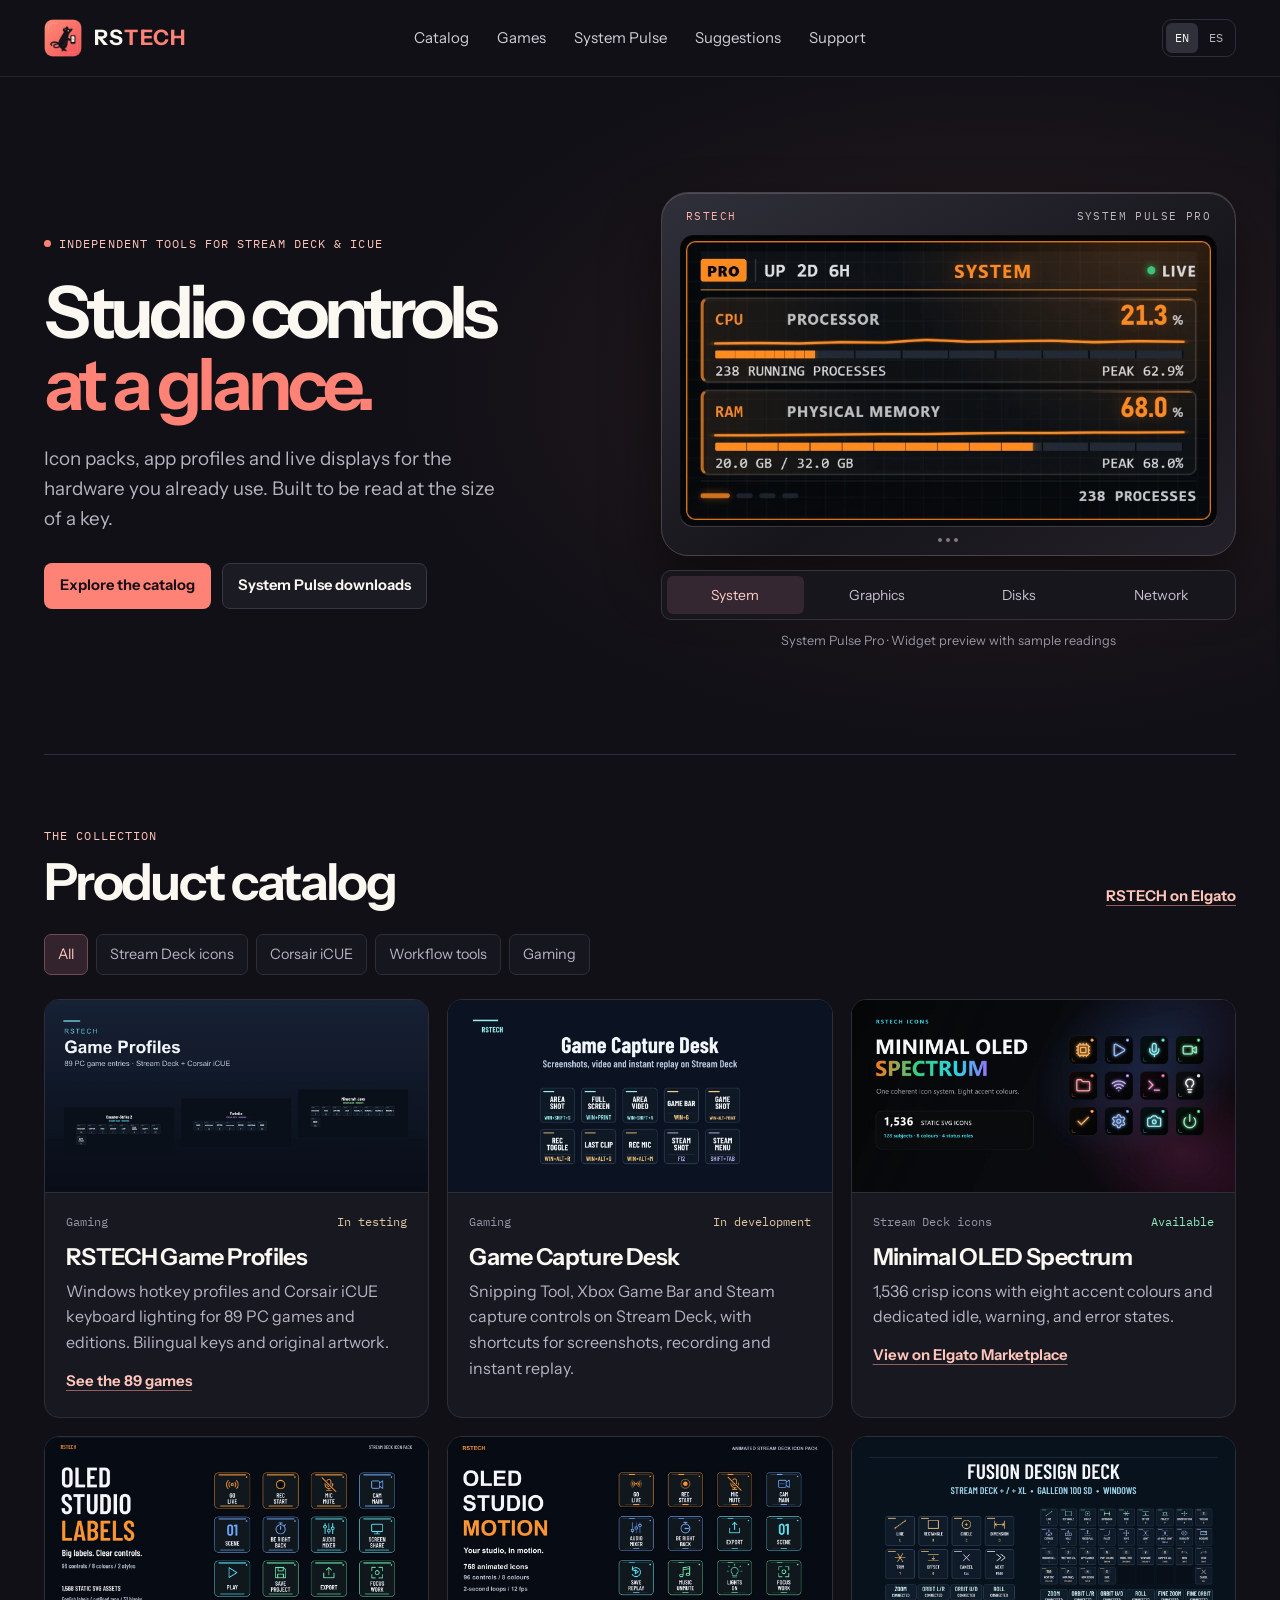
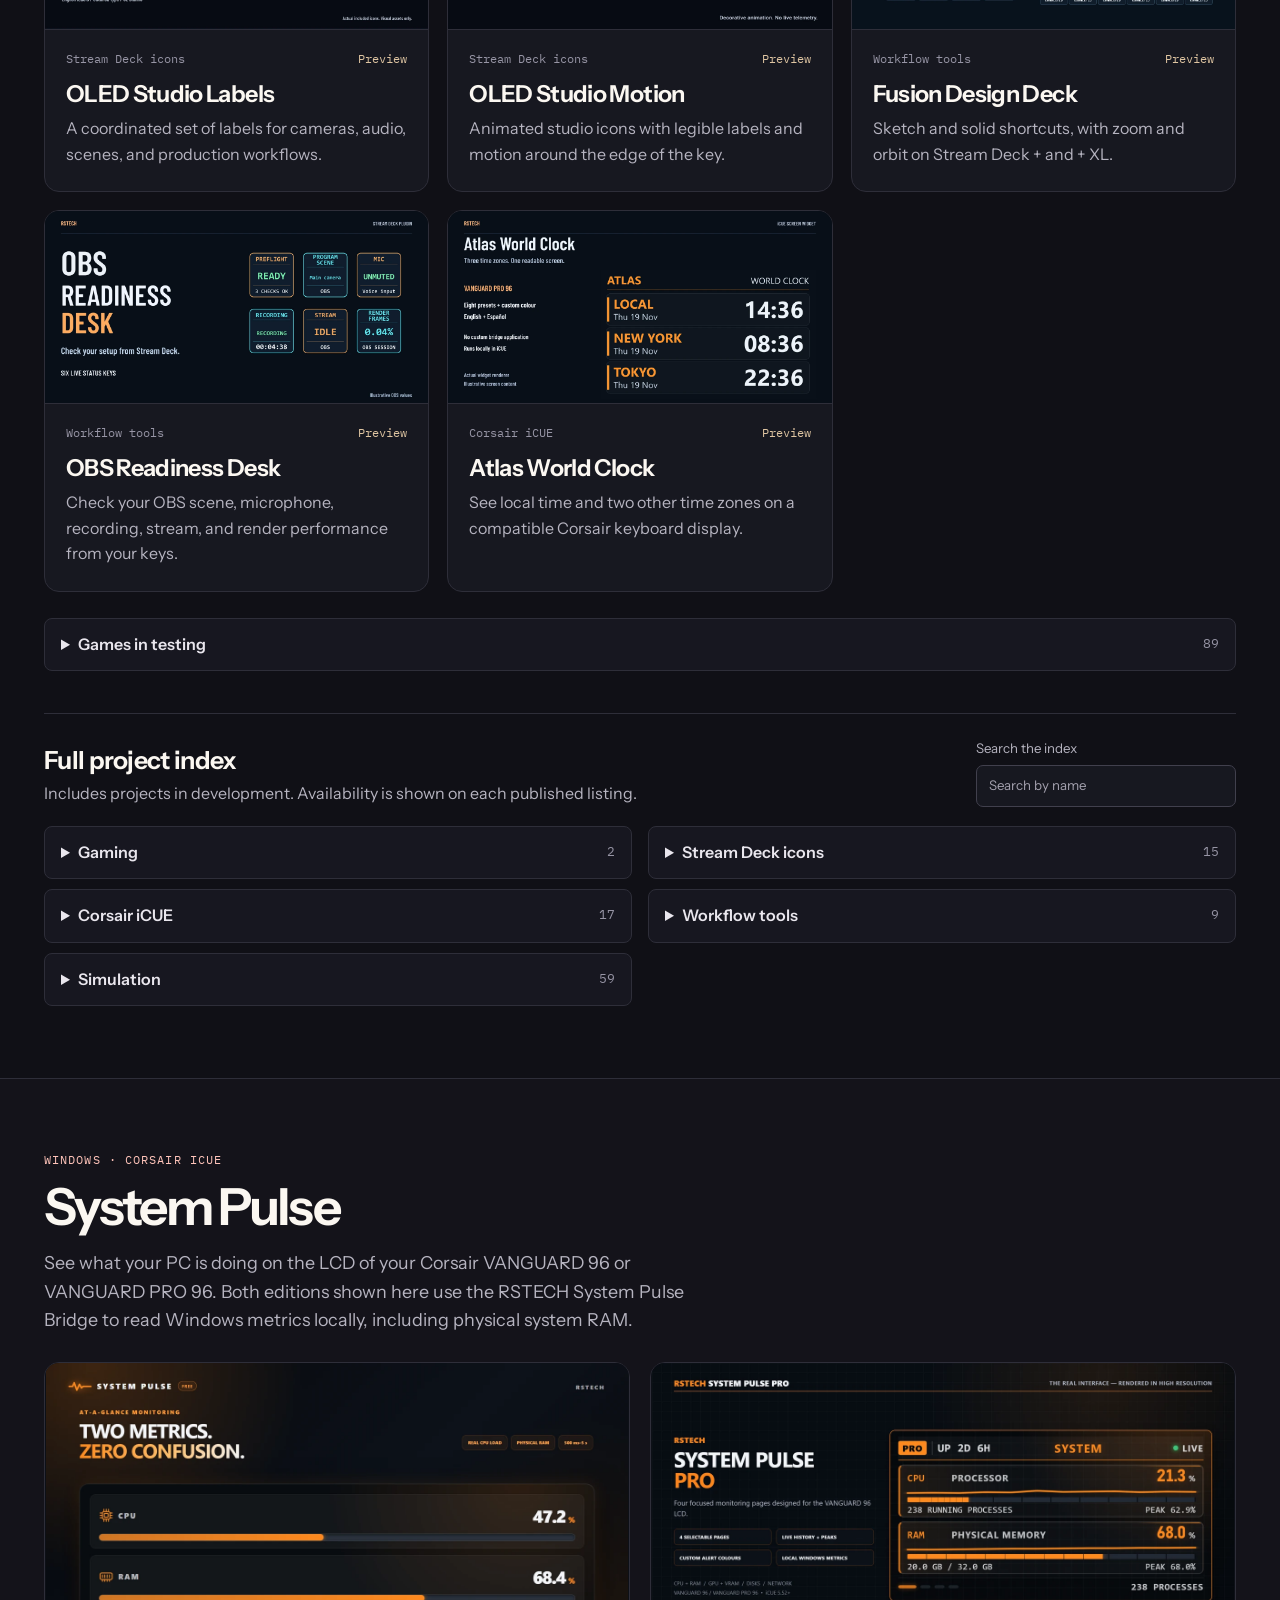
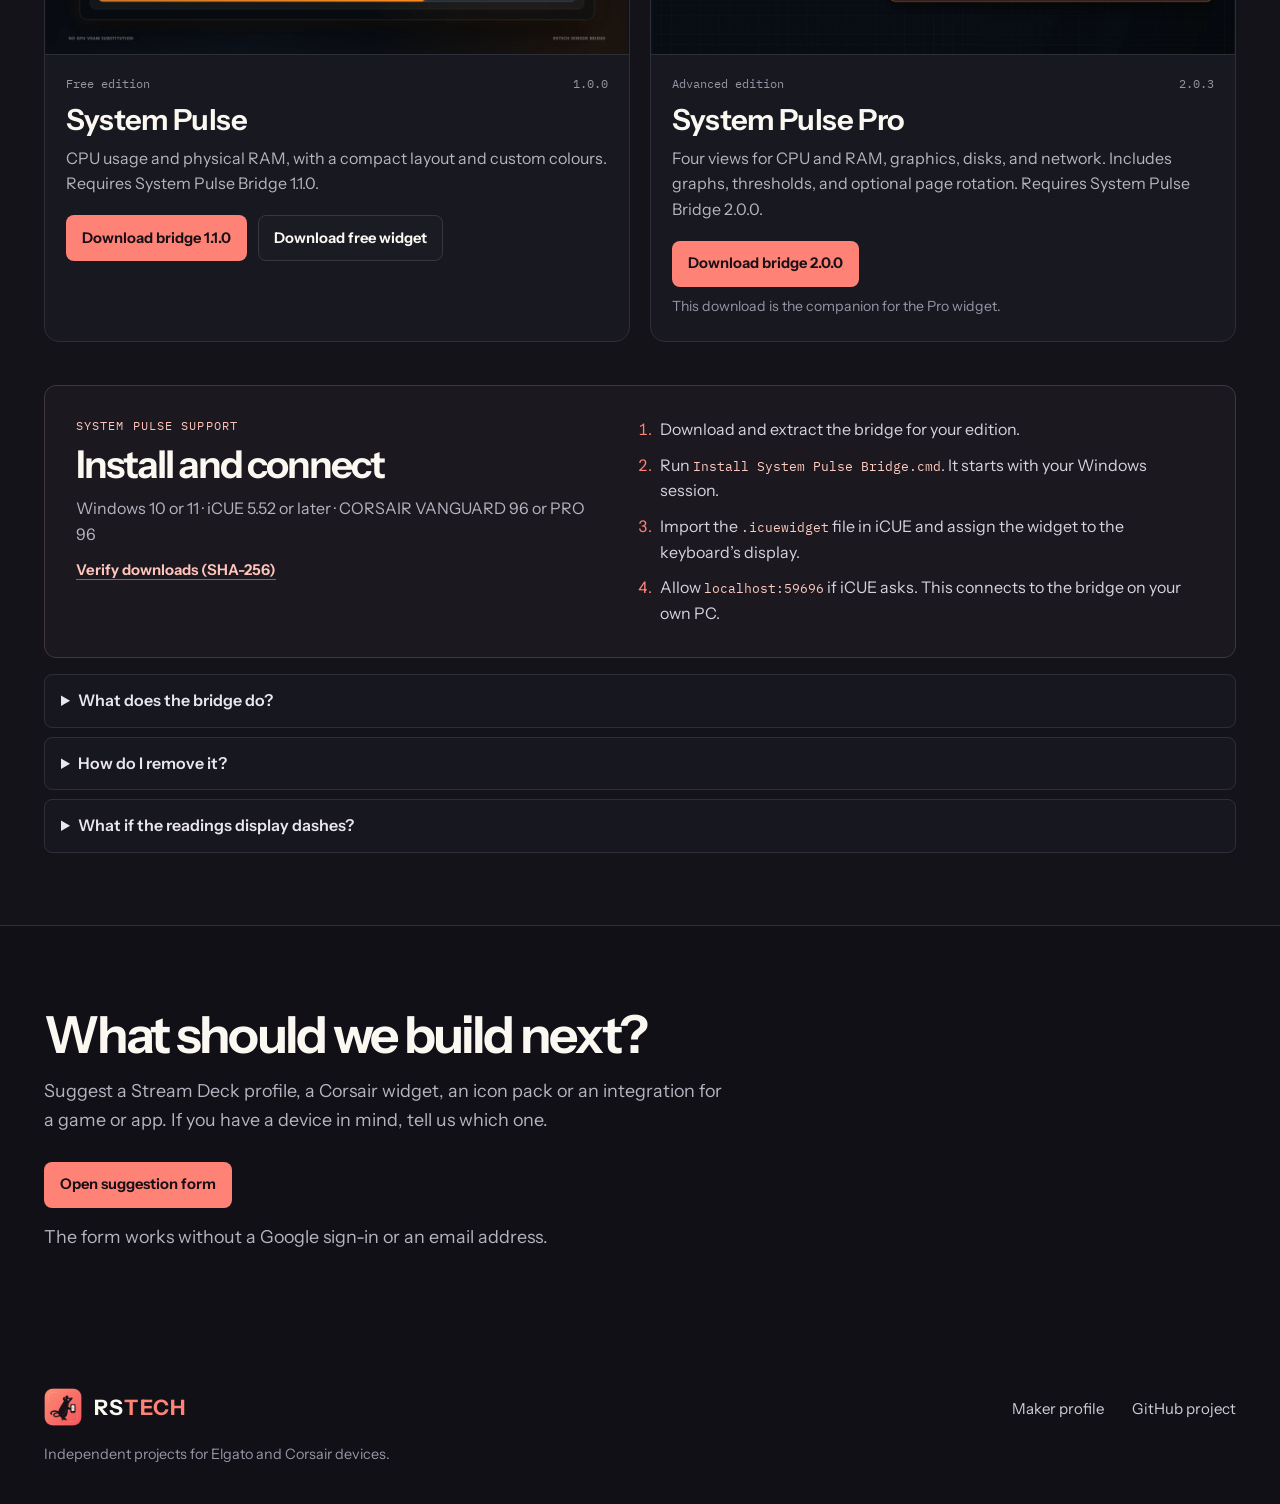
==== commit 9d93788f: "Add a bilingual product suggestions form" ====
--- a/index.html
+++ b/index.html
@@ -1,87 +1,95 @@
-<!doctype html>
-<html lang="en">
-<head>
-<meta charset="utf-8">
-<meta name="viewport" content="width=device-width, initial-scale=1">
-<meta name="description" content="Explore RSTECH projects for Elgato Stream Deck and Corsair iCUE, including System Pulse setup guides and bridge downloads.">
-<meta name="color-scheme" content="dark">
-<title>RSTECH · Stream Deck & iCUE projects</title>
-<link rel="icon" href="rstech-mark.png" type="image/png">
-<link rel="alternate" hreflang="es" href="es.html">
-<link rel="stylesheet" href="styles.css">
-<script src="site.js" defer></script>
-</head>
-<body>
-<a class="skip" href="#main">Skip to content</a>
-<header class="header"><div class="shell masthead">
-  <a class="brand" href="#top" aria-label="RSTECH"><img src="rstech-mark.png" width="38" height="38" alt=""><span>RS<em>TECH</em></span></a>
-  <nav aria-label="Main navigation">
-    <a href="#catalog">Catalog</a><a href="#game-profiles">Games</a><a href="#pulse">System Pulse</a><a href="#support">Support</a>
-  </nav>
-  <div class="language" aria-label="Language">
-    <a href="index.html" lang="en" hreflang="en" aria-current="page">EN</a>
-    <a href="es.html" lang="es" hreflang="es" >ES</a>
-  </div>
-</div></header>
-<main id="main">
-  <section class="shell hero" id="top">
-    <div class="hero-copy">
-      <p class="eyebrow"><span></span> Independent tools for Stream Deck & iCUE</p>
-      <h1>Studio controls<br><em>at a glance.</em></h1>
-      <p class="lead">Icon packs, app profiles and live displays for the hardware you already use. Built to be read at the size of a key.</p>
-      <div class="actions"><a class="btn primary" href="#catalog">Explore the catalog</a><a class="btn secondary" href="#pulse">System Pulse downloads</a></div>
-    </div>
-    <figure class="hero-display">
-      <div class="hardware">
-        <div class="device-top"><span>RSTECH</span><span>SYSTEM PULSE PRO</span></div>
-        <div class="viewport"><img id="preview-screen" src="pulse-system.webp" width="754" height="400" alt="System Pulse Pro preview. System view."></div>
-        <div class="hardware-bottom"><span></span><span></span><span></span></div>
-      </div>
-      <div class="view-select" role="group" aria-label="System Pulse Pro preview pages"><button type="button" aria-pressed="true" aria-controls="preview-screen" data-view="pulse-system.webp" data-label="System">System</button><button type="button" aria-pressed="false" aria-controls="preview-screen" data-view="pulse-graphics.webp" data-label="Graphics">Graphics</button><button type="button" aria-pressed="false" aria-controls="preview-screen" data-view="pulse-disks.webp" data-label="Disks">Disks</button><button type="button" aria-pressed="false" aria-controls="preview-screen" data-view="pulse-network.webp" data-label="Network">Network</button></div>
-      <figcaption>System Pulse Pro · Widget preview with sample readings</figcaption>
-    </figure>
-  </section>
-  <section class="catalog section shell" id="catalog">
-    <div class="section-title"><div><p class="eyebrow">The collection</p><h2>Product catalog</h2></div><a class="text-link" href="https://marketplace.elgato.com/@rstech">RSTECH on Elgato</a></div>
-    <div class="filter" role="group" aria-label="Filter products">
-      <button type="button" data-filter="all" aria-pressed="true">All</button>
-      <button type="button" data-filter="deck" aria-pressed="false">Stream Deck icons</button>
-      <button type="button" data-filter="icue" aria-pressed="false">Corsair iCUE</button>
-      <button type="button" data-filter="tools" aria-pressed="false">Workflow tools</button>
-      <button type="button" data-filter="gaming" aria-pressed="false">Gaming</button>
-    </div>
-    <div class="products"><article class="product" data-category="gaming" data-title="RSTECH Game Profiles"><div class="product-media"><img src="game-profiles.webp" width="1280" height="640" alt="" loading="lazy"></div><div class="product-description"><div class="meta"><span>Gaming</span><span class="status preview">In testing</span></div><h3>RSTECH Game Profiles</h3><p>Windows hotkey profiles and Corsair iCUE keyboard lighting for 89 PC games and editions. Bilingual keys and original artwork.</p><a class="text-link" href="#game-profiles">See the 89 games</a></div></article>
-<article class="product" data-category="gaming" data-title="Game Capture Desk"><div class="product-media"><img src="game-capture-desk.webp" width="1280" height="640" alt="" loading="lazy"></div><div class="product-description"><div class="meta"><span>Gaming</span><span class="status preview">In development</span></div><h3>Game Capture Desk</h3><p>Snipping Tool, Xbox Game Bar and Steam capture controls on Stream Deck, with shortcuts for screenshots, recording and instant replay.</p></div></article>
-<article class="product" data-category="deck" data-title="Minimal OLED Spectrum"><div class="product-media"><img src="spectrum.webp" width="1280" height="640" alt="" loading="lazy"></div><div class="product-description"><div class="meta"><span>Stream Deck icons</span><span class="status live">Available</span></div><h3>Minimal OLED Spectrum</h3><p>1,536 crisp icons with eight accent colours and dedicated idle, warning, and error states.</p><a class="text-link" href="https://marketplace.elgato.com/product/minimal-oled-spectrum-3aed9b96-6ae8-4fd7-800d-3107da195e8c">View on Elgato Marketplace</a></div></article>
-<article class="product" data-category="deck" data-title="OLED Studio Labels"><div class="product-media"><img src="labels.webp" width="1280" height="640" alt="" loading="lazy"></div><div class="product-description"><div class="meta"><span>Stream Deck icons</span><span class="status preview">Preview</span></div><h3>OLED Studio Labels</h3><p>A coordinated set of labels for cameras, audio, scenes, and production workflows.</p></div></article>
-<article class="product" data-category="deck" data-title="OLED Studio Motion"><div class="product-media"><img src="motion.webp" width="1280" height="640" alt="" loading="lazy"></div><div class="product-description"><div class="meta"><span>Stream Deck icons</span><span class="status preview">Preview</span></div><h3>OLED Studio Motion</h3><p>Animated studio icons with legible labels and motion around the edge of the key.</p></div></article>
-<article class="product" data-category="tools" data-title="Fusion Design Deck"><div class="product-media"><img src="fusion.webp" width="1280" height="640" alt="" loading="lazy"></div><div class="product-description"><div class="meta"><span>Workflow tools</span><span class="status preview">Preview</span></div><h3>Fusion Design Deck</h3><p>Sketch and solid shortcuts, with zoom and orbit on Stream Deck + and + XL.</p></div></article>
-<article class="product" data-category="tools" data-title="OBS Readiness Desk"><div class="product-media"><img src="obs.webp" width="1280" height="640" alt="" loading="lazy"></div><div class="product-description"><div class="meta"><span>Workflow tools</span><span class="status preview">Preview</span></div><h3>OBS Readiness Desk</h3><p>Check your OBS scene, microphone, recording, stream, and render performance from your keys.</p></div></article>
-<article class="product" data-category="icue" data-title="Atlas World Clock"><div class="product-media"><img src="vanguard.webp" width="1280" height="640" alt="" loading="lazy"></div><div class="product-description"><div class="meta"><span>Corsair iCUE</span><span class="status preview">Preview</span></div><h3>Atlas World Clock</h3><p>See local time and two other time zones on a compatible Corsair keyboard display.</p></div></article></div>
-    <details class="index-group game-catalog" id="game-profiles"><summary><span>Games in testing</span><span class="index-count">89</span></summary><div class="game-catalog-copy"><p>Includes Stream Deck XL, MK.2, Mini, Neo, +, + XL and Corsair Galleon layouts. Each game has iCUE lighting, a Murals image and a key map.</p><p>We are testing game shortcuts and hardware compatibility. The collection is a draft and downloads are pending.</p><ul class="game-title-list"><li>7 Days to Die</li><li>Age of Empires II: Definitive Edition</li><li>AION 2</li><li>American Truck Simulator</li><li>Apex Legends</li><li>ARC Raiders</li><li>ARK: Survival Ascended</li><li>Baldur's Gate 3</li><li>Battlefield 6</li><li>BeamNG.drive</li><li>Call of Duty: Warzone</li><li>Counter-Strike 2</li><li>Crusader Kings III</li><li>Cyberpunk 2077</li><li>DayZ</li><li>Dead by Daylight</li><li>Deadlock</li><li>Delta Force</li><li>Destiny 2</li><li>Diablo IV</li><li>Don't Starve Together</li><li>Dota 2</li><li>EA SPORTS FC 26</li><li>EA SPORTS FC 27</li><li>eFootball</li><li>Elden Ring</li><li>Escape from Tarkov</li><li>Euro Truck Simulator 2</li><li>Factorio</li><li>Farming Simulator 25</li><li>Final Fantasy XIV</li><li>Football Manager 26</li><li>Football Manager 27</li><li>Fortnite</li><li>Forza Horizon 5</li><li>Forza Horizon 6</li><li>Garry's Mod</li><li>Genshin Impact</li><li>Geometry Dash</li><li>Grand Theft Auto V Enhanced</li><li>Grand Theft Auto V Legacy</li><li>Guild Wars 2</li><li>Hearts of Iron IV</li><li>Helldivers 2</li><li>Honkai: Star Rail</li><li>Hunt: Showdown 1896</li><li>Kingdom Come: Deliverance II</li><li>League of Legends</li><li>Left 4 Dead 2</li><li>Marvel Rivals</li><li>Microsoft Flight Simulator 2024</li><li>Minecraft Bedrock</li><li>Minecraft Java</li><li>Monster Hunter Wilds</li><li>NARAKA: BLADEPOINT</li><li>Old School RuneScape</li><li>Overwatch 2</li><li>Palworld</li><li>Path of Exile</li><li>Path of Exile 2</li><li>PEAK</li><li>Phantom Blade Zero</li><li>Project Zomboid</li><li>PUBG: BATTLEGROUNDS</li><li>Rainbow Six Siege X</li><li>Red Dead Redemption 2</li><li>RimWorld</li><li>Roblox</li><li>Rocket League</li><li>Rust</li><li>Satisfactory</li><li>Sid Meier's Civilization VI</li><li>Sid Meier's Civilization VII</li><li>Skyrim Special Edition</li><li>Slay the Spire 2</li><li>Stardew Valley</li><li>Street Fighter 6</li><li>Team Fortress 2</li><li>Terraria</li><li>The Binding of Isaac: Rebirth</li><li>The Sims 4</li><li>The Witcher 3: Wild Hunt</li><li>Total War: WARHAMMER III</li><li>Valheim</li><li>VALORANT</li><li>War Thunder</li><li>Warframe</li><li>Where Winds Meet</li><li>World of Warcraft</li></ul></div></details>
-    <section class="index" aria-labelledby="index-title">
-      <div class="section-title"><div><h3 id="index-title">Full project index</h3><p>Includes projects in development. Availability is shown on each published listing.</p></div>
-      <label class="search"><span>Search the index</span><input type="search" id="search-index" placeholder="Search by name"></label></div>
-      <p id="no-projects" role="status" hidden>No projects match that name.</p>
-      <div class="index-grid"><details class="index-group" data-group="gaming"><summary><span>Gaming</span><span class="index-count">2</span></summary><ul><li data-title="RSTECH Game Profiles"><a href="#game-profiles">RSTECH Game Profiles</a></li><li data-title="Game Capture Desk">Game Capture Desk</li></ul></details><details class="index-group" data-group="deck"><summary><span>Stream Deck icons</span><span class="index-count">15</span></summary><ul><li data-title="Minimal OLED Spectrum"><a href="https://marketplace.elgato.com/product/minimal-oled-spectrum-3aed9b96-6ae8-4fd7-800d-3107da195e8c">Minimal OLED Spectrum</a></li><li data-title="OLED Audio Motion">OLED Audio Motion</li><li data-title="OLED CAD Motion">OLED CAD Motion</li><li data-title="OLED Code Desk">OLED Code Desk</li><li data-title="OLED Edit Motion">OLED Edit Motion</li><li data-title="OLED Flight Deck">OLED Flight Deck</li><li data-title="OLED Home Controls">OLED Home Controls</li><li data-title="OLED Photo Motion">OLED Photo Motion</li><li data-title="OLED Racing Signals Motion">OLED Racing Signals Motion</li><li data-title="OLED Resolve Edit Profiles">OLED Resolve Edit Profiles</li><li data-title="OLED Sim Racing">OLED Sim Racing</li><li data-title="OLED Status Pairs">OLED Status Pairs</li><li data-title="OLED Studio Labels">OLED Studio Labels</li><li data-title="OLED Studio Motion">OLED Studio Motion</li><li data-title="OLED Workday Motion">OLED Workday Motion</li></ul></details><details class="index-group" data-group="icue"><summary><span>Corsair iCUE</span><span class="index-count">17</span></summary><ul><li data-title="Atlas World Clock">Atlas World Clock</li><li data-title="CAD Units">CAD Units</li><li data-title="CAD Units Touch">CAD Units Touch</li><li data-title="Dayline Calendar">Dayline Calendar</li><li data-title="Event Horizon">Event Horizon</li><li data-title="Focus Cycle">Focus Cycle</li><li data-title="Frame Session">Frame Session</li><li data-title="Media Vista">Media Vista</li><li data-title="Network Pulse Screen">Network Pulse Screen</li><li data-title="Power Envelope">Power Envelope</li><li data-title="Retro Clock Studio">Retro Clock Studio</li><li data-title="Routine Board">Routine Board</li><li data-title="Sensor Grid">Sensor Grid</li><li data-title="Stage Timer">Stage Timer</li><li data-title="Stage Timer Touch">Stage Timer Touch</li><li data-title="System Pulse"><a href="#system-pulse">System Pulse</a></li><li data-title="System Pulse Pro"><a href="#system-pulse-pro">System Pulse Pro</a></li></ul></details><details class="index-group" data-group="tools"><summary><span>Workflow tools</span><span class="index-count">9</span></summary><ul><li data-title="Blender Parameter Rail">Blender Parameter Rail</li><li data-title="Cue Rail Pro">Cue Rail Pro</li><li data-title="Folder Readout">Folder Readout</li><li data-title="Fusion Design Deck">Fusion Design Deck</li><li data-title="Inventor View Rail">Inventor View Rail</li><li data-title="Network Pulse">Network Pulse</li><li data-title="OBS Readiness Desk">OBS Readiness Desk</li><li data-title="Render Sentinel">Render Sentinel</li><li data-title="Template Stamp">Template Stamp</li></ul></details><details class="index-group" data-group="sim"><summary><span>Simulation</span><span class="index-count">59</span></summary><ul><li data-title="Apache KU CPG Panels">Apache KU CPG Panels</li><li data-title="Apache KU Link">Apache KU Link</li><li data-title="Apache KU Pilot Panels">Apache KU Pilot Panels</li><li data-title="Black Shark ABRIS Panels">Black Shark ABRIS Panels</li><li data-title="Black Shark Cockpit Link">Black Shark Cockpit Link</li><li data-title="Black Shark PVI Panels">Black Shark PVI Panels</li><li data-title="F1 Cockpit Link">F1 Cockpit Link</li><li data-title="F1 Pilot Panels">F1 Pilot Panels</li><li data-title="F1 Trainer Panels">F1 Trainer Panels</li><li data-title="Fishbed Cockpit Link">Fishbed Cockpit Link</li><li data-title="Fishbed Nav Console">Fishbed Nav Console</li><li data-title="Fulcrum Cockpit Link">Fulcrum Cockpit Link</li><li data-title="Fulcrum Nav Console">Fulcrum Nav Console</li><li data-title="Gazelle Cockpit Link">Gazelle Cockpit Link</li><li data-title="Gazelle NADIR Console">Gazelle NADIR Console</li><li data-title="Harrier Cockpit Link">Harrier Cockpit Link</li><li data-title="Harrier ODU Panels">Harrier ODU Panels</li><li data-title="Harrier UFC Panels">Harrier UFC Panels</li><li data-title="Herc Aug Crew CNI">Herc Aug Crew CNI</li><li data-title="Herc Cockpit Link">Herc Cockpit Link</li><li data-title="Herc Copilot CNI">Herc Copilot CNI</li><li data-title="Herc Pilot CNI">Herc Pilot CNI</li><li data-title="Hind Cockpit Link">Hind Cockpit Link</li><li data-title="Hind Operator Panels">Hind Operator Panels</li><li data-title="Hind Pilot Panels">Hind Pilot Panels</li><li data-title="Hip Cockpit Link">Hip Cockpit Link</li><li data-title="Hip Navigation Panels">Hip Navigation Panels</li><li data-title="Hip Radio Panels">Hip Radio Panels</li><li data-title="Hook Cockpit Link">Hook Cockpit Link</li><li data-title="Hook Copilot CDU">Hook Copilot CDU</li><li data-title="Hook Pilot CDU">Hook Pilot CDU</li><li data-title="Hornet Cockpit Link">Hornet Cockpit Link</li><li data-title="Huey Cockpit Link">Huey Cockpit Link</li><li data-title="Huey Navigation Panels">Huey Navigation Panels</li><li data-title="Huey Radio Panels">Huey Radio Panels</li><li data-title="Kiowa Cockpit Link">Kiowa Cockpit Link</li><li data-title="Kiowa Copilot MFK">Kiowa Copilot MFK</li><li data-title="Kiowa Pilot MFK">Kiowa Pilot MFK</li><li data-title="OLED Hornet Controls">OLED Hornet Controls</li><li data-title="OLED Hornet Motion">OLED Hornet Motion</li><li data-title="OLED Viper Controls">OLED Viper Controls</li><li data-title="OLED Viper Motion">OLED Viper Motion</li><li data-title="Phantom Cockpit Link">Phantom Cockpit Link</li><li data-title="Phantom Pilot Panels">Phantom Pilot Panels</li><li data-title="Phantom WSO Panels">Phantom WSO Panels</li><li data-title="Thunder Cockpit Link">Thunder Cockpit Link</li><li data-title="Thunder Radio Panels">Thunder Radio Panels</li><li data-title="Thunder UFCP Panels">Thunder UFCP Panels</li><li data-title="Tiger Cockpit Link">Tiger Cockpit Link</li><li data-title="Tiger Radio Console">Tiger Radio Console</li><li data-title="Tomcat Cockpit Link">Tomcat Cockpit Link</li><li data-title="Tomcat Pilot Panels">Tomcat Pilot Panels</li><li data-title="Tomcat RIO Panels">Tomcat RIO Panels</li><li data-title="Viggen CK37 Console">Viggen CK37 Console</li><li data-title="Viggen Cockpit Link">Viggen Cockpit Link</li><li data-title="Viper Cockpit Link">Viper Cockpit Link</li><li data-title="Warthog CDU Panels">Warthog CDU Panels</li><li data-title="Warthog Cockpit Link">Warthog Cockpit Link</li><li data-title="Warthog UFC Panels">Warthog UFC Panels</li></ul></details></div>
-    </section>
-  </section>
-  <section class="section pulse-section" id="pulse"><div class="shell">
-    <div class="section-title"><div><p class="eyebrow">Windows · Corsair iCUE</p><h2>System Pulse</h2><p class="section-lead">See what your PC is doing on the LCD of your Corsair VANGUARD 96 or VANGUARD PRO 96. Both editions shown here use the RSTECH System Pulse Bridge to read Windows metrics locally, including physical system RAM.</p></div></div>
-    <div class="pulse-grid">
-      <article class="pulse-card" id="system-pulse"><img src="pulse-free.webp" width="1280" height="640" alt="" loading="lazy"><div class="pulse-copy"><div class="meta"><span>Free edition</span><span>1.0.0</span></div><h3>System Pulse</h3><p>CPU usage and physical RAM, with a compact layout and custom colours. Requires System Pulse Bridge 1.1.0.</p><div class="actions"><a class="btn primary" href="RSTECH-System-Pulse-Bridge-1.1.0.zip" download>Download bridge 1.1.0</a><a class="btn secondary" href="System-Pulse-1.0.0.icuewidget" download>Download free widget</a></div></div></article>
-      <article class="pulse-card" id="system-pulse-pro"><img src="pulse-pro.webp" width="1280" height="640" alt="" loading="lazy"><div class="pulse-copy"><div class="meta"><span>Advanced edition</span><span>2.0.3</span></div><h3>System Pulse Pro</h3><p>Four views for CPU and RAM, graphics, disks, and network. Includes graphs, thresholds, and optional page rotation. Requires System Pulse Bridge 2.0.0.</p><div class="actions"><a class="btn primary" href="RSTECH-System-Pulse-Bridge-2.0.0.zip" download>Download bridge 2.0.0</a></div><p class="download-note">This download is the companion for the Pro widget.</p></div></article>
-    </div>
-    <div class="setup" id="support">
-      <div><p class="eyebrow">System Pulse support</p><h2>Install and connect</h2><p>Windows 10 or 11 · iCUE 5.52 or later · CORSAIR VANGUARD 96 or PRO 96</p><a class="text-link" href="SHA256SUMS.txt">Verify downloads (SHA-256)</a></div>
-      <ol><li>Download and extract the bridge for your edition.</li><li>Run <code>Install System Pulse Bridge.cmd</code>. It starts with your Windows session.</li><li>Import the <code>.icuewidget</code> file in iCUE and assign the widget to the keyboard’s display.</li><li>Allow <code>localhost:59696</code> if iCUE asks. This connects to the bridge on your own PC.</li></ol>
-    </div>
-    <div class="faq">
-      <details><summary>What does the bridge do?</summary><p>It reads aggregate Windows performance figures and sends them to the widget on the same PC. It uses a local, read-only address. It does not send metrics over the internet.</p></details>
-      <details><summary>How do I remove it?</summary><p>Run <code>Uninstall System Pulse Bridge.cmd</code> from the extracted download, then remove the widget from iCUE.</p></details>
-      <details><summary>What if the readings display dashes?</summary><p>Check that the bridge for your edition is running, then check local access in iCUE. Some Pro metrics depend on the Windows hardware driver.</p></details>
-    </div>
-  </div></section>
-</main>
-<footer class="shell footer"><div><a class="brand" href="#top" aria-label="RSTECH"><img src="rstech-mark.png" width="38" height="38" alt=""><span>RS<em>TECH</em></span></a><p>Independent projects for Elgato and Corsair devices.</p></div><nav aria-label="Support and links"><a href="https://marketplace.elgato.com/@rstech">Maker profile</a><a href="https://github.com/AlbertRaty/rstech">GitHub project</a></nav></footer>
+<!doctype html>
+<html lang="en">
+<head>
+<meta charset="utf-8">
+<meta name="viewport" content="width=device-width, initial-scale=1">
+<meta name="description" content="Explore RSTECH projects for Elgato Stream Deck and Corsair iCUE, including System Pulse setup guides and bridge downloads.">
+<meta name="color-scheme" content="dark">
+<title>RSTECH · Stream Deck & iCUE projects</title>
+<link rel="icon" href="rstech-mark.png" type="image/png">
+<link rel="alternate" hreflang="es" href="es.html">
+<link rel="stylesheet" href="styles.css">
+<script src="site.js" defer></script>
+</head>
+<body>
+<a class="skip" href="#main">Skip to content</a>
+<header class="header"><div class="shell masthead">
+  <a class="brand" href="#top" aria-label="RSTECH"><img src="rstech-mark.png" width="38" height="38" alt=""><span>RS<em>TECH</em></span></a>
+  <nav aria-label="Main navigation">
+    <a href="#catalog">Catalog</a><a href="#game-profiles">Games</a><a href="#pulse">System Pulse</a><a href="#suggestions">Suggestions</a><a href="#support">Support</a>
+  </nav>
+  <div class="language" aria-label="Language">
+    <a href="index.html" lang="en" hreflang="en" aria-current="page">EN</a>
+    <a href="es.html" lang="es" hreflang="es" >ES</a>
+  </div>
+</div></header>
+<main id="main">
+  <section class="shell hero" id="top">
+    <div class="hero-copy">
+      <p class="eyebrow"><span></span> Independent tools for Stream Deck & iCUE</p>
+      <h1>Studio controls<br><em>at a glance.</em></h1>
+      <p class="lead">Icon packs, app profiles and live displays for the hardware you already use. Built to be read at the size of a key.</p>
+      <div class="actions"><a class="btn primary" href="#catalog">Explore the catalog</a><a class="btn secondary" href="#pulse">System Pulse downloads</a></div>
+    </div>
+    <figure class="hero-display">
+      <div class="hardware">
+        <div class="device-top"><span>RSTECH</span><span>SYSTEM PULSE PRO</span></div>
+        <div class="viewport"><img id="preview-screen" src="pulse-system.webp" width="754" height="400" alt="System Pulse Pro preview. System view."></div>
+        <div class="hardware-bottom"><span></span><span></span><span></span></div>
+      </div>
+      <div class="view-select" role="group" aria-label="System Pulse Pro preview pages"><button type="button" aria-pressed="true" aria-controls="preview-screen" data-view="pulse-system.webp" data-label="System">System</button><button type="button" aria-pressed="false" aria-controls="preview-screen" data-view="pulse-graphics.webp" data-label="Graphics">Graphics</button><button type="button" aria-pressed="false" aria-controls="preview-screen" data-view="pulse-disks.webp" data-label="Disks">Disks</button><button type="button" aria-pressed="false" aria-controls="preview-screen" data-view="pulse-network.webp" data-label="Network">Network</button></div>
+      <figcaption>System Pulse Pro · Widget preview with sample readings</figcaption>
+    </figure>
+  </section>
+  <section class="catalog section shell" id="catalog">
+    <div class="section-title"><div><p class="eyebrow">The collection</p><h2>Product catalog</h2></div><a class="text-link" href="https://marketplace.elgato.com/@rstech">RSTECH on Elgato</a></div>
+    <div class="filter" role="group" aria-label="Filter products">
+      <button type="button" data-filter="all" aria-pressed="true">All</button>
+      <button type="button" data-filter="deck" aria-pressed="false">Stream Deck icons</button>
+      <button type="button" data-filter="icue" aria-pressed="false">Corsair iCUE</button>
+      <button type="button" data-filter="tools" aria-pressed="false">Workflow tools</button>
+      <button type="button" data-filter="gaming" aria-pressed="false">Gaming</button>
+    </div>
+    <div class="products"><article class="product" data-category="gaming" data-title="RSTECH Game Profiles"><div class="product-media"><img src="game-profiles.webp" width="1280" height="640" alt="" loading="lazy"></div><div class="product-description"><div class="meta"><span>Gaming</span><span class="status preview">In testing</span></div><h3>RSTECH Game Profiles</h3><p>Windows hotkey profiles and Corsair iCUE keyboard lighting for 89 PC games and editions. Bilingual keys and original artwork.</p><a class="text-link" href="#game-profiles">See the 89 games</a></div></article>
+<article class="product" data-category="gaming" data-title="Game Capture Desk"><div class="product-media"><img src="game-capture-desk.webp" width="1280" height="640" alt="" loading="lazy"></div><div class="product-description"><div class="meta"><span>Gaming</span><span class="status preview">In development</span></div><h3>Game Capture Desk</h3><p>Snipping Tool, Xbox Game Bar and Steam capture controls on Stream Deck, with shortcuts for screenshots, recording and instant replay.</p></div></article>
+<article class="product" data-category="deck" data-title="Minimal OLED Spectrum"><div class="product-media"><img src="spectrum.webp" width="1280" height="640" alt="" loading="lazy"></div><div class="product-description"><div class="meta"><span>Stream Deck icons</span><span class="status live">Available</span></div><h3>Minimal OLED Spectrum</h3><p>1,536 crisp icons with eight accent colours and dedicated idle, warning, and error states.</p><a class="text-link" href="https://marketplace.elgato.com/product/minimal-oled-spectrum-3aed9b96-6ae8-4fd7-800d-3107da195e8c">View on Elgato Marketplace</a></div></article>
+<article class="product" data-category="deck" data-title="OLED Studio Labels"><div class="product-media"><img src="labels.webp" width="1280" height="640" alt="" loading="lazy"></div><div class="product-description"><div class="meta"><span>Stream Deck icons</span><span class="status preview">Preview</span></div><h3>OLED Studio Labels</h3><p>A coordinated set of labels for cameras, audio, scenes, and production workflows.</p></div></article>
+<article class="product" data-category="deck" data-title="OLED Studio Motion"><div class="product-media"><img src="motion.webp" width="1280" height="640" alt="" loading="lazy"></div><div class="product-description"><div class="meta"><span>Stream Deck icons</span><span class="status preview">Preview</span></div><h3>OLED Studio Motion</h3><p>Animated studio icons with legible labels and motion around the edge of the key.</p></div></article>
+<article class="product" data-category="tools" data-title="Fusion Design Deck"><div class="product-media"><img src="fusion.webp" width="1280" height="640" alt="" loading="lazy"></div><div class="product-description"><div class="meta"><span>Workflow tools</span><span class="status preview">Preview</span></div><h3>Fusion Design Deck</h3><p>Sketch and solid shortcuts, with zoom and orbit on Stream Deck + and + XL.</p></div></article>
+<article class="product" data-category="tools" data-title="OBS Readiness Desk"><div class="product-media"><img src="obs.webp" width="1280" height="640" alt="" loading="lazy"></div><div class="product-description"><div class="meta"><span>Workflow tools</span><span class="status preview">Preview</span></div><h3>OBS Readiness Desk</h3><p>Check your OBS scene, microphone, recording, stream, and render performance from your keys.</p></div></article>
+<article class="product" data-category="icue" data-title="Atlas World Clock"><div class="product-media"><img src="vanguard.webp" width="1280" height="640" alt="" loading="lazy"></div><div class="product-description"><div class="meta"><span>Corsair iCUE</span><span class="status preview">Preview</span></div><h3>Atlas World Clock</h3><p>See local time and two other time zones on a compatible Corsair keyboard display.</p></div></article></div>
+    <details class="index-group game-catalog" id="game-profiles"><summary><span>Games in testing</span><span class="index-count">89</span></summary><div class="game-catalog-copy"><p>Includes Stream Deck XL, MK.2, Mini, Neo, +, + XL and Corsair Galleon layouts. Each game has iCUE lighting, a Murals image and a key map.</p><p>We are testing game shortcuts and hardware compatibility. The collection is a draft and downloads are pending.</p><ul class="game-title-list"><li>7 Days to Die</li><li>Age of Empires II: Definitive Edition</li><li>AION 2</li><li>American Truck Simulator</li><li>Apex Legends</li><li>ARC Raiders</li><li>ARK: Survival Ascended</li><li>Baldur's Gate 3</li><li>Battlefield 6</li><li>BeamNG.drive</li><li>Call of Duty: Warzone</li><li>Counter-Strike 2</li><li>Crusader Kings III</li><li>Cyberpunk 2077</li><li>DayZ</li><li>Dead by Daylight</li><li>Deadlock</li><li>Delta Force</li><li>Destiny 2</li><li>Diablo IV</li><li>Don't Starve Together</li><li>Dota 2</li><li>EA SPORTS FC 26</li><li>EA SPORTS FC 27</li><li>eFootball</li><li>Elden Ring</li><li>Escape from Tarkov</li><li>Euro Truck Simulator 2</li><li>Factorio</li><li>Farming Simulator 25</li><li>Final Fantasy XIV</li><li>Football Manager 26</li><li>Football Manager 27</li><li>Fortnite</li><li>Forza Horizon 5</li><li>Forza Horizon 6</li><li>Garry's Mod</li><li>Genshin Impact</li><li>Geometry Dash</li><li>Grand Theft Auto V Enhanced</li><li>Grand Theft Auto V Legacy</li><li>Guild Wars 2</li><li>Hearts of Iron IV</li><li>Helldivers 2</li><li>Honkai: Star Rail</li><li>Hunt: Showdown 1896</li><li>Kingdom Come: Deliverance II</li><li>League of Legends</li><li>Left 4 Dead 2</li><li>Marvel Rivals</li><li>Microsoft Flight Simulator 2024</li><li>Minecraft Bedrock</li><li>Minecraft Java</li><li>Monster Hunter Wilds</li><li>NARAKA: BLADEPOINT</li><li>Old School RuneScape</li><li>Overwatch 2</li><li>Palworld</li><li>Path of Exile</li><li>Path of Exile 2</li><li>PEAK</li><li>Phantom Blade Zero</li><li>Project Zomboid</li><li>PUBG: BATTLEGROUNDS</li><li>Rainbow Six Siege X</li><li>Red Dead Redemption 2</li><li>RimWorld</li><li>Roblox</li><li>Rocket League</li><li>Rust</li><li>Satisfactory</li><li>Sid Meier's Civilization VI</li><li>Sid Meier's Civilization VII</li><li>Skyrim Special Edition</li><li>Slay the Spire 2</li><li>Stardew Valley</li><li>Street Fighter 6</li><li>Team Fortress 2</li><li>Terraria</li><li>The Binding of Isaac: Rebirth</li><li>The Sims 4</li><li>The Witcher 3: Wild Hunt</li><li>Total War: WARHAMMER III</li><li>Valheim</li><li>VALORANT</li><li>War Thunder</li><li>Warframe</li><li>Where Winds Meet</li><li>World of Warcraft</li></ul></div></details>
+    <section class="index" aria-labelledby="index-title">
+      <div class="section-title"><div><h3 id="index-title">Full project index</h3><p>Includes projects in development. Availability is shown on each published listing.</p></div>
+      <label class="search"><span>Search the index</span><input type="search" id="search-index" placeholder="Search by name"></label></div>
+      <p id="no-projects" role="status" hidden>No projects match that name.</p>
+      <div class="index-grid"><details class="index-group" data-group="gaming"><summary><span>Gaming</span><span class="index-count">2</span></summary><ul><li data-title="RSTECH Game Profiles"><a href="#game-profiles">RSTECH Game Profiles</a></li><li data-title="Game Capture Desk">Game Capture Desk</li></ul></details><details class="index-group" data-group="deck"><summary><span>Stream Deck icons</span><span class="index-count">15</span></summary><ul><li data-title="Minimal OLED Spectrum"><a href="https://marketplace.elgato.com/product/minimal-oled-spectrum-3aed9b96-6ae8-4fd7-800d-3107da195e8c">Minimal OLED Spectrum</a></li><li data-title="OLED Audio Motion">OLED Audio Motion</li><li data-title="OLED CAD Motion">OLED CAD Motion</li><li data-title="OLED Code Desk">OLED Code Desk</li><li data-title="OLED Edit Motion">OLED Edit Motion</li><li data-title="OLED Flight Deck">OLED Flight Deck</li><li data-title="OLED Home Controls">OLED Home Controls</li><li data-title="OLED Photo Motion">OLED Photo Motion</li><li data-title="OLED Racing Signals Motion">OLED Racing Signals Motion</li><li data-title="OLED Resolve Edit Profiles">OLED Resolve Edit Profiles</li><li data-title="OLED Sim Racing">OLED Sim Racing</li><li data-title="OLED Status Pairs">OLED Status Pairs</li><li data-title="OLED Studio Labels">OLED Studio Labels</li><li data-title="OLED Studio Motion">OLED Studio Motion</li><li data-title="OLED Workday Motion">OLED Workday Motion</li></ul></details><details class="index-group" data-group="icue"><summary><span>Corsair iCUE</span><span class="index-count">17</span></summary><ul><li data-title="Atlas World Clock">Atlas World Clock</li><li data-title="CAD Units">CAD Units</li><li data-title="CAD Units Touch">CAD Units Touch</li><li data-title="Dayline Calendar">Dayline Calendar</li><li data-title="Event Horizon">Event Horizon</li><li data-title="Focus Cycle">Focus Cycle</li><li data-title="Frame Session">Frame Session</li><li data-title="Media Vista">Media Vista</li><li data-title="Network Pulse Screen">Network Pulse Screen</li><li data-title="Power Envelope">Power Envelope</li><li data-title="Retro Clock Studio">Retro Clock Studio</li><li data-title="Routine Board">Routine Board</li><li data-title="Sensor Grid">Sensor Grid</li><li data-title="Stage Timer">Stage Timer</li><li data-title="Stage Timer Touch">Stage Timer Touch</li><li data-title="System Pulse"><a href="#system-pulse">System Pulse</a></li><li data-title="System Pulse Pro"><a href="#system-pulse-pro">System Pulse Pro</a></li></ul></details><details class="index-group" data-group="tools"><summary><span>Workflow tools</span><span class="index-count">9</span></summary><ul><li data-title="Blender Parameter Rail">Blender Parameter Rail</li><li data-title="Cue Rail Pro">Cue Rail Pro</li><li data-title="Folder Readout">Folder Readout</li><li data-title="Fusion Design Deck">Fusion Design Deck</li><li data-title="Inventor View Rail">Inventor View Rail</li><li data-title="Network Pulse">Network Pulse</li><li data-title="OBS Readiness Desk">OBS Readiness Desk</li><li data-title="Render Sentinel">Render Sentinel</li><li data-title="Template Stamp">Template Stamp</li></ul></details><details class="index-group" data-group="sim"><summary><span>Simulation</span><span class="index-count">59</span></summary><ul><li data-title="Apache KU CPG Panels">Apache KU CPG Panels</li><li data-title="Apache KU Link">Apache KU Link</li><li data-title="Apache KU Pilot Panels">Apache KU Pilot Panels</li><li data-title="Black Shark ABRIS Panels">Black Shark ABRIS Panels</li><li data-title="Black Shark Cockpit Link">Black Shark Cockpit Link</li><li data-title="Black Shark PVI Panels">Black Shark PVI Panels</li><li data-title="F1 Cockpit Link">F1 Cockpit Link</li><li data-title="F1 Pilot Panels">F1 Pilot Panels</li><li data-title="F1 Trainer Panels">F1 Trainer Panels</li><li data-title="Fishbed Cockpit Link">Fishbed Cockpit Link</li><li data-title="Fishbed Nav Console">Fishbed Nav Console</li><li data-title="Fulcrum Cockpit Link">Fulcrum Cockpit Link</li><li data-title="Fulcrum Nav Console">Fulcrum Nav Console</li><li data-title="Gazelle Cockpit Link">Gazelle Cockpit Link</li><li data-title="Gazelle NADIR Console">Gazelle NADIR Console</li><li data-title="Harrier Cockpit Link">Harrier Cockpit Link</li><li data-title="Harrier ODU Panels">Harrier ODU Panels</li><li data-title="Harrier UFC Panels">Harrier UFC Panels</li><li data-title="Herc Aug Crew CNI">Herc Aug Crew CNI</li><li data-title="Herc Cockpit Link">Herc Cockpit Link</li><li data-title="Herc Copilot CNI">Herc Copilot CNI</li><li data-title="Herc Pilot CNI">Herc Pilot CNI</li><li data-title="Hind Cockpit Link">Hind Cockpit Link</li><li data-title="Hind Operator Panels">Hind Operator Panels</li><li data-title="Hind Pilot Panels">Hind Pilot Panels</li><li data-title="Hip Cockpit Link">Hip Cockpit Link</li><li data-title="Hip Navigation Panels">Hip Navigation Panels</li><li data-title="Hip Radio Panels">Hip Radio Panels</li><li data-title="Hook Cockpit Link">Hook Cockpit Link</li><li data-title="Hook Copilot CDU">Hook Copilot CDU</li><li data-title="Hook Pilot CDU">Hook Pilot CDU</li><li data-title="Hornet Cockpit Link">Hornet Cockpit Link</li><li data-title="Huey Cockpit Link">Huey Cockpit Link</li><li data-title="Huey Navigation Panels">Huey Navigation Panels</li><li data-title="Huey Radio Panels">Huey Radio Panels</li><li data-title="Kiowa Cockpit Link">Kiowa Cockpit Link</li><li data-title="Kiowa Copilot MFK">Kiowa Copilot MFK</li><li data-title="Kiowa Pilot MFK">Kiowa Pilot MFK</li><li data-title="OLED Hornet Controls">OLED Hornet Controls</li><li data-title="OLED Hornet Motion">OLED Hornet Motion</li><li data-title="OLED Viper Controls">OLED Viper Controls</li><li data-title="OLED Viper Motion">OLED Viper Motion</li><li data-title="Phantom Cockpit Link">Phantom Cockpit Link</li><li data-title="Phantom Pilot Panels">Phantom Pilot Panels</li><li data-title="Phantom WSO Panels">Phantom WSO Panels</li><li data-title="Thunder Cockpit Link">Thunder Cockpit Link</li><li data-title="Thunder Radio Panels">Thunder Radio Panels</li><li data-title="Thunder UFCP Panels">Thunder UFCP Panels</li><li data-title="Tiger Cockpit Link">Tiger Cockpit Link</li><li data-title="Tiger Radio Console">Tiger Radio Console</li><li data-title="Tomcat Cockpit Link">Tomcat Cockpit Link</li><li data-title="Tomcat Pilot Panels">Tomcat Pilot Panels</li><li data-title="Tomcat RIO Panels">Tomcat RIO Panels</li><li data-title="Viggen CK37 Console">Viggen CK37 Console</li><li data-title="Viggen Cockpit Link">Viggen Cockpit Link</li><li data-title="Viper Cockpit Link">Viper Cockpit Link</li><li data-title="Warthog CDU Panels">Warthog CDU Panels</li><li data-title="Warthog Cockpit Link">Warthog Cockpit Link</li><li data-title="Warthog UFC Panels">Warthog UFC Panels</li></ul></details></div>
+    </section>
+  </section>
+  <section class="section pulse-section" id="pulse"><div class="shell">
+    <div class="section-title"><div><p class="eyebrow">Windows · Corsair iCUE</p><h2>System Pulse</h2><p class="section-lead">See what your PC is doing on the LCD of your Corsair VANGUARD 96 or VANGUARD PRO 96. Both editions shown here use the RSTECH System Pulse Bridge to read Windows metrics locally, including physical system RAM.</p></div></div>
+    <div class="pulse-grid">
+      <article class="pulse-card" id="system-pulse"><img src="pulse-free.webp" width="1280" height="640" alt="" loading="lazy"><div class="pulse-copy"><div class="meta"><span>Free edition</span><span>1.0.0</span></div><h3>System Pulse</h3><p>CPU usage and physical RAM, with a compact layout and custom colours. Requires System Pulse Bridge 1.1.0.</p><div class="actions"><a class="btn primary" href="RSTECH-System-Pulse-Bridge-1.1.0.zip" download>Download bridge 1.1.0</a><a class="btn secondary" href="System-Pulse-1.0.0.icuewidget" download>Download free widget</a></div></div></article>
+      <article class="pulse-card" id="system-pulse-pro"><img src="pulse-pro.webp" width="1280" height="640" alt="" loading="lazy"><div class="pulse-copy"><div class="meta"><span>Advanced edition</span><span>2.0.3</span></div><h3>System Pulse Pro</h3><p>Four views for CPU and RAM, graphics, disks, and network. Includes graphs, thresholds, and optional page rotation. Requires System Pulse Bridge 2.0.0.</p><div class="actions"><a class="btn primary" href="RSTECH-System-Pulse-Bridge-2.0.0.zip" download>Download bridge 2.0.0</a></div><p class="download-note">This download is the companion for the Pro widget.</p></div></article>
+    </div>
+    <div class="setup" id="support">
+      <div><p class="eyebrow">System Pulse support</p><h2>Install and connect</h2><p>Windows 10 or 11 · iCUE 5.52 or later · CORSAIR VANGUARD 96 or PRO 96</p><a class="text-link" href="SHA256SUMS.txt">Verify downloads (SHA-256)</a></div>
+      <ol><li>Download and extract the bridge for your edition.</li><li>Run <code>Install System Pulse Bridge.cmd</code>. It starts with your Windows session.</li><li>Import the <code>.icuewidget</code> file in iCUE and assign the widget to the keyboard’s display.</li><li>Allow <code>localhost:59696</code> if iCUE asks. This connects to the bridge on your own PC.</li></ol>
+    </div>
+    <div class="faq">
+      <details><summary>What does the bridge do?</summary><p>It reads aggregate Windows performance figures and sends them to the widget on the same PC. It uses a local, read-only address. It does not send metrics over the internet.</p></details>
+      <details><summary>How do I remove it?</summary><p>Run <code>Uninstall System Pulse Bridge.cmd</code> from the extracted download, then remove the widget from iCUE.</p></details>
+      <details><summary>What if the readings display dashes?</summary><p>Check that the bridge for your edition is running, then check local access in iCUE. Some Pro metrics depend on the Windows hardware driver.</p></details>
+    </div>
+  </div></section>
+  <section class="section shell" id="suggestions" aria-labelledby="suggestions-title">
+    <div class="section-title">
+      <div><h2 id="suggestions-title">What should we build next?</h2>
+      <p class="section-lead">Suggest a Stream Deck profile, a Corsair widget, an icon pack or an integration for a game or app. If you have a device in mind, tell us which one.</p>
+      <a class="btn primary" href="https://docs.google.com/forms/d/e/1FAIpQLSdbHhef0tILmZ4hvcJwT5sY_dUtfHRrLLWmEoQGJ45tT3r2ug/viewform">Open suggestion form</a>
+      <p class="section-lead">The form works without a Google sign-in or an email address.</p></div>
+    </div>
+  </section>
+</main>
+<footer class="shell footer"><div><a class="brand" href="#top" aria-label="RSTECH"><img src="rstech-mark.png" width="38" height="38" alt=""><span>RS<em>TECH</em></span></a><p>Independent projects for Elgato and Corsair devices.</p></div><nav aria-label="Support and links"><a href="https://marketplace.elgato.com/@rstech">Maker profile</a><a href="https://github.com/AlbertRaty/rstech">GitHub project</a></nav></footer>
 </body></html>
